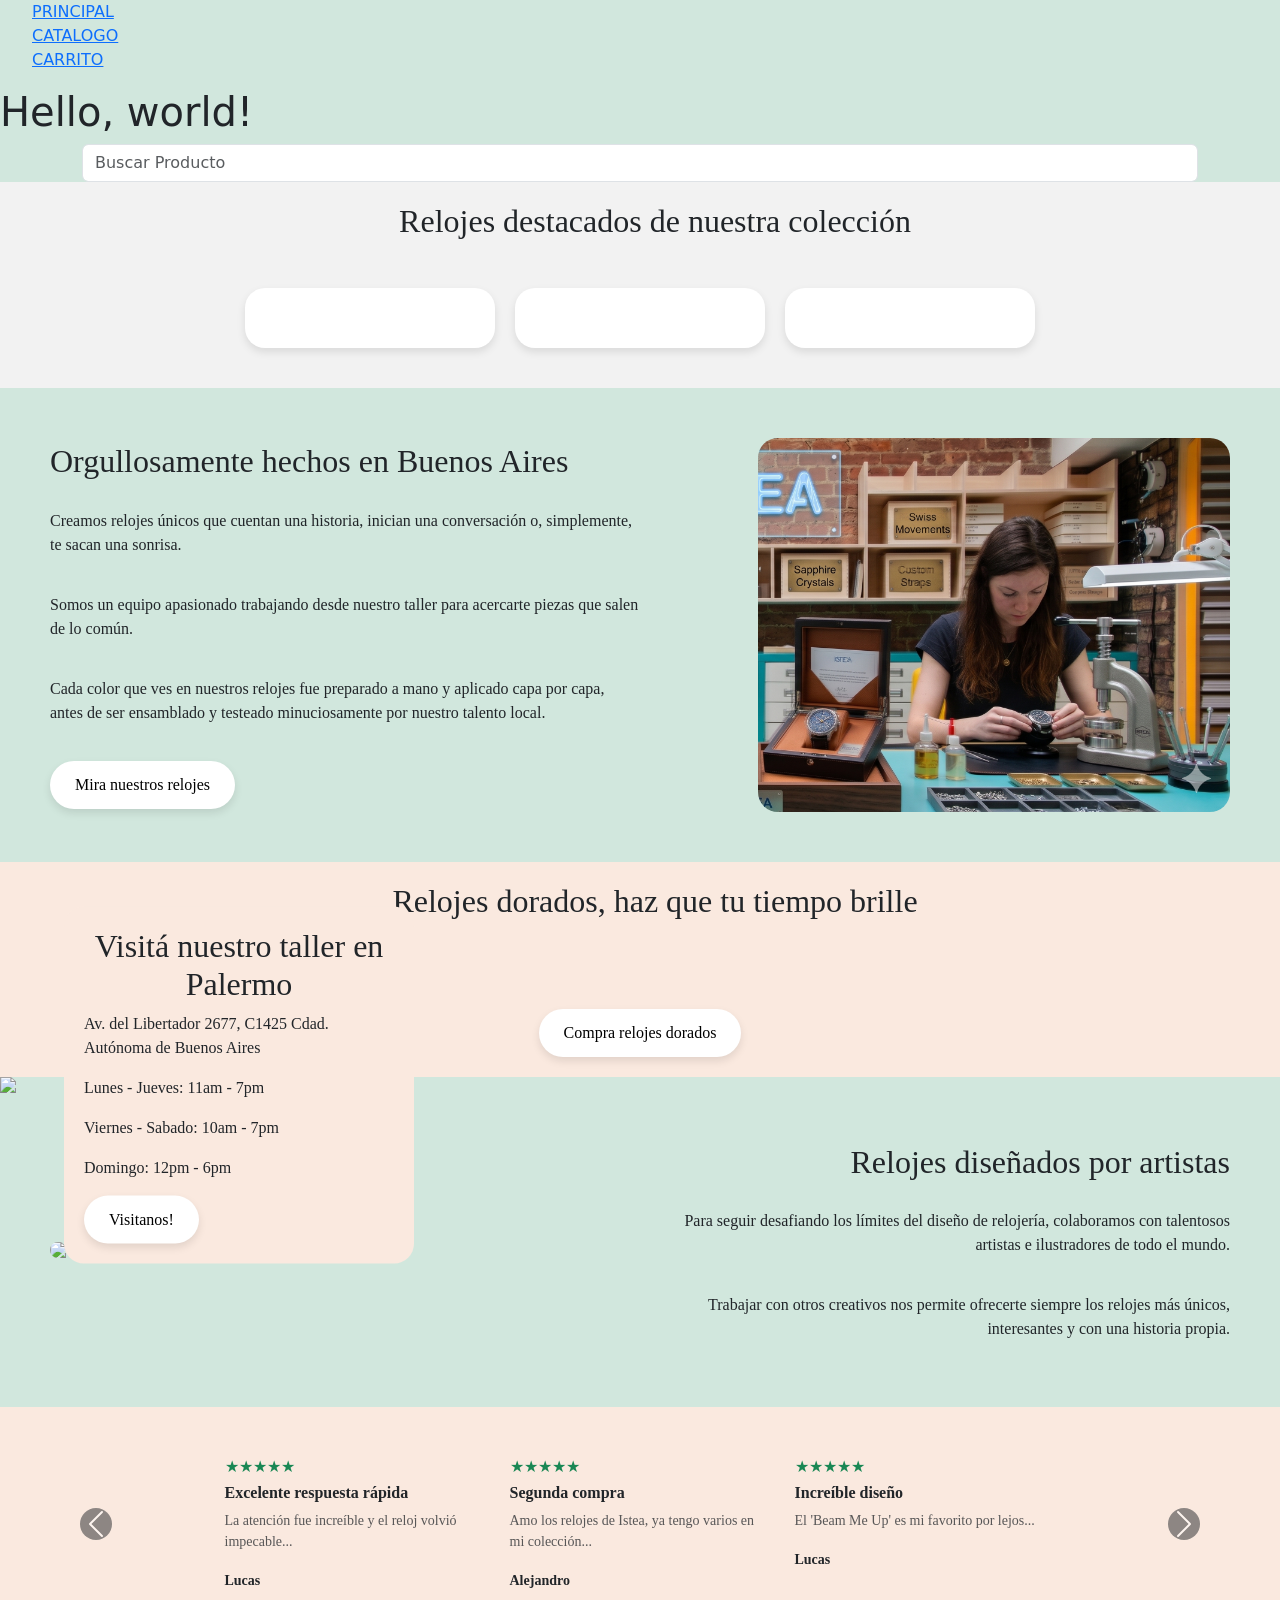
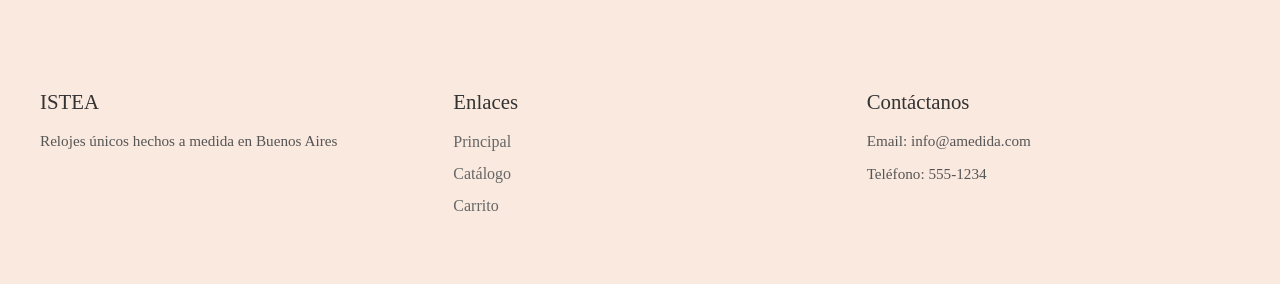
==== index.html @ 6131efd7 "Merge branch 'main' into alep20" ====
<!doctype html>
<html lang="es">

<head>
    <meta charset="utf-8">
    <meta name="viewport" content="width=device-width, initial-scale=1">
    <link rel="stylesheet" href="./css/index.css">
    <link rel="stylesheet" href="./css/card.css">
    <link rel="stylesheet" href="./css/main.css">
    <link rel="stylesheet" href="./css/footer.css">
    <link href="https://cdn.jsdelivr.net/npm/bootstrap@5.3.8/dist/css/bootstrap.min.css" rel="stylesheet"
        integrity="sha384-sRIl4kxILFvY47J16cr9ZwB07vP4J8+LH7qKQnuqkuIAvNWLzeN8tE5YBujZqJLB" crossorigin="anonymous">
    <link rel="stylesheet" href="./css/styles.css">
</head>


<body class="bg-success-subtle">
    <Header>
        <nav>
        <ul>
            <li><a href="index.html">PRINCIPAL</a></li>
            <li><a href="catalogo.html">CATALOGO</a></li>
            <li><a href="carrito.html">CARRITO</a></li>
        </ul>
        </nav>
    </Header>


    <main>
        <h1>Hello, world!</h1>


        <div class="container">

            <input type="text" name="search" id="inputSearch" placeholder="Buscar Producto" class="form-control mb-3">
            <div class="row row-cols-1 row-cols-md-3 row-cols-lg-6 g-3" id="product-list">
                <!-- Generado desde js-->
            </div>
        </div>

        <div class ="showcaseBox" id="showcaseBox3">
            <div class="showcaseBoxText">
            <h2>Relojes destacados de nuestra colección</h2>
            </div>
            <div class="highlight-section">
                <div class="highlight-item" id="highlight-item-1">
                    <!-- se llena desde el render -->
                </div>
                <div class="highlight-item" id="highlight-item-2">
                    <!-- se llena desde el render -->
                </div>
                <div class="highlight-item" id="highlight-item-3">
                    <!-- se llena desde el render -->
                </div>
            </div>
        </div>

        <!-- Modal -->
        <div class="modal fade" id="productModal" tabindex="-1" aria-labelledby="productModalLabel" aria-hidden="true">
            ...
        </div>


        <div class="information" id="information2">
            <div class="informationBoxText" id="informationBoxText1">
                <h2>Orgullosamente hechos en Buenos Aires</h2>
                <p>Creamos relojes únicos que cuentan una historia, inician una conversación o, simplemente, te sacan una sonrisa.</p>
                <p>Somos un equipo apasionado trabajando desde nuestro taller para acercarte piezas que salen de lo común.</p>
                <p>Cada color que ves en nuestros relojes fue preparado a mano y aplicado capa por capa, antes de ser ensamblado y testeado minuciosamente por nuestro talento local.</p>
                <li>
                <a href="catalogo.html" class="custom-btn">Mira nuestros relojes</a>
                </li>
            </div>
            <img src="img/foto1.png" class="informationphoto" id="informationphoto1">
        </div>

        <div class="showcaseBox" id = "showcaseBox5">
            <div class="showcaseBoxText">
            <h2>Relojes dorados, haz que tu tiempo brille</h2>
            </div>
            <div class="showcase" id="showcaseGilded">
                <!-- se llena desde el render -->
            </div>
            <li>
                <a href="catalogo.html" class="custom-btn">Compra relojes dorados</a>
            </li>
        </div>
        <div class="information" id="visit">
            <img src="img/foto2.png" class="informationphoto" id="informationphoto2">
            <div class="informationVisitBox" id="informationVisitBox1">
                <div class="informationVisitBoxText" id="informationVisitBoxText1">
                    <h2>Visitá nuestro taller en Palermo</h2>
                    <p>Av. del Libertador 2677, C1425 Cdad. Autónoma de Buenos Aires</p>
                    <p>Lunes - Jueves: 11am - 7pm</p>
                    <p>Viernes - Sabado: 10am - 7pm</p>
                    <p>Domingo: 12pm - 6pm</p>
                </div>
                <li>
                    <a href="https://maps.app.goo.gl/gLdEmNVdKWcV3qPy8" class="custom-btn" target="_blank">Visitanos!</a>
                </li>    
            </div>
        </div>

        <div class="information" id="information3">
            <img src="img/foto3.png" class="informationphoto" id="informationphoto3">
            <div class="informationBoxText" id="informationBoxText3">
                <h2>Relojes diseñados por artistas</h2>
                <p>
                Para seguir desafiando los límites del diseño de relojería, 
                colaboramos con talentosos artistas e ilustradores de todo el mundo.
                </p>
                <p>
                Trabajar con otros creativos nos permite ofrecerte siempre 
                los relojes más únicos, interesantes y con una historia propia.
                </p>
            </div>
            
        </div>
        <div id="testimonialCarousel" class="carousel slide bg-light p-5" data-bs-ride="carousel">
            <div class="carousel-inner">
                <div class="carousel-item active">
                <div class="container">
                    <div class="row text-start justify-content-center">
                    <div class="col-md-3">
                        <div class="text-success mb-1">★★★★★</div>
                        <h6 class="fw-bold">Excelente respuesta rápida</h6>
                        <p class="small text-muted">La atención fue increíble y el reloj volvió impecable...</p>
                        <span class="small fw-bold">Lucas</span>
                    </div>

                    <div class="col-md-3">
                        <div class="text-success mb-1">★★★★★</div>
                        <h6 class="fw-bold">Segunda compra</h6>
                        <p class="small text-muted">Amo los relojes de Istea, ya tengo varios en mi colección...</p>
                        <span class="small fw-bold">Alejandro</span>
                    </div>
                    
                    <div class="col-md-3">
                        <div class="text-success mb-1">★★★★★</div>
                        <h6 class="fw-bold">Increíble diseño</h6>
                        <p class="small text-muted">El 'Beam Me Up' es mi favorito por lejos...</p>
                        <span class="small fw-bold">Lucas</span>
                    </div>
                    </div>
                </div>
                </div>

                </div>
            
            <button class="carousel-control-prev" type="button" data-bs-target="#testimonialCarousel" data-bs-slide="prev">
                <span class="carousel-control-prev-icon bg-dark rounded-circle" aria-hidden="true"></span>
            </button>
            <button class="carousel-control-next" type="button" data-bs-target="#testimonialCarousel" data-bs-slide="next">
                <span class="carousel-control-next-icon bg-dark rounded-circle" aria-hidden="true"></span>
            </button>
            </div>
    </main>
    <footer>
    <div id="footer-container"></div>
    </footer>
    <script src="https://cdn.jsdelivr.net/npm/bootstrap@5.3.8/dist/js/bootstrap.bundle.min.js"
        integrity="sha384-FKyoEForCGlyvwx9Hj09JcYn3nv7wiPVlz7YYwJrWVcXK/BmnVDxM+D2scQbITxI"
        crossorigin="anonymous"></script>
    <script type="module" src="./src/index.js"></script>
</body>
</html>
---- css/index.css ----
body{
    margin:0;
    width:100%;
}
ul,li
{
    list-style: none;
}

*{
    box-sizing: border-box; 
}
/* =======================================================*/
/*Estilado de la primera parte */
#video1 {
    position: relative;
    width: 100%;
    height: 60vh;
    overflow: hidden;
}
.video {
    width: 100%;
    height: 100%;
    object-fit: cover;
}

#video1 h1 {
    font-family: 'Playfair Display', serif;
    font-size: 3rem;
    font-weight: 600;
    position: absolute;
    top: 50%;
    left: 50%;
    transform: translate(-50%, -50%);
    color: white;
    text-align: center;
    z-index: 2;
}
#video1::before {
    content: "";
    position: absolute;
    top: 0;
    left: 0;
    width: 100%;
    height: 100%;
    background: rgba(0, 0, 0, 0.3);
    z-index: 1;
}
/* =======================================================*/
/*Estilado vitrina*/
.showcase{
    width:100%;
    height: auto;
    display: flex;
    gap: 10px;
    padding: 20px;
    margin: auto;
    overflow-x: auto;
    overflow-y: hidden;
    scroll-behavior: smooth;
    box-sizing: border-box;
    justify-content: center;
}

.showcase::-webkit-scrollbar {
    height: 10px;
}

.showcase::-webkit-scrollbar-track {
    background: #f1f1f1;
}

.showcase::-webkit-scrollbar-thumb {
    background: #c8a27a;
    border-radius: 5px;
}

.showcase::-webkit-scrollbar-thumb:hover {
    background: #a67c52;
}
/* =======================================================*/

.showcaseBox {
    background-color: #FAE9DF;
    width: 100%;
    display: flex;
    flex-direction: column;
    align-items: center;
    gap: 20px;
    padding: 20px;
}
/* Cambio de .btn a .custom-btn */
.custom-btn {
    display: inline-block;
    padding: 12px 25px;
    color: #000;
    background-color: #FFFFFF;
    text-decoration: none;
    border-radius: 30px;
    font-family: 'Playfair Display', serif;
    transition: all 0.3s ease;
    box-shadow: 0 4px 8px rgba(0, 0, 0, 0.1);
}

.custom-btn:hover {
    background-color: #e7c1ab;
    transform: translateY(-2px);
}

/* =======================================================*/
/*Estilado de info */
#information1{
    width: 100%;
    display: flex;
    flex-direction:row;
    align-items: center;
    justify-content: space-between;
    gap: 20px;
    padding: 50px;
    background-color: #FFFFFF;
}
.miniInfo{
    display:flex;
    flex-direction: column;
    align-items: center;
    gap: 0px;
    width: 30%;
}
.iconoInfo{
    width: 80px;
    height: 80px;
}
h4{
    font-family: 'Playfair Display', serif;
    font-size: 1.5rem;
    text-align: center;
    margin-bottom: 0;
}
h2{
    font-family: 'Playfair Display', serif;
    font-size: 2rem;
    text-align: center;
    margin-bottom: 0;
}
h3{
    font-family: 'Playfair Display', serif;
    font-size: 1.25rem;
    text-align: center;
    font-weight: 100;
}
.showcaseBoxText{
    width: 100%;
    padding-left: 30px;
    padding-bottom: 0px;
}
.showcaseBoxText h2, .showcaseBoxText h3{
    text-align: left;
}
#textoRemixes{
    text-align: center;
}
.highlight-section {
    display: flex;
    gap: 20px;
    padding: 20px;
    justify-content: center;
    flex-direction:row;
}

#showcaseBox3{
    background-color: #F2F2F2;
}

.highlight-item{
    background-color: #FFFFFF;
    padding: 30px;
    border-radius: 20px;
    box-shadow: 0 4px 8px rgba(0, 0, 0, 0.1);
    min-width: 250px;
    max-width: 400px;
    width: 30%;
    display: flex;
    flex-direction: column;
    align-items: center;
    justify-content: center;
    transition: all 0.3s ease;
}
.highlight-item img {
    transition: all 0.4s ease;
    padding: 20px;
    transform: rotate(-30deg) scale(2.5); 
}

.highlight-card-image{
    display:flex;
    justify-content: center;
    width: 100%;
    border-radius: 20px;
    overflow:hidden;
    position:relative;
}
#highlight-item-1 .highlight-card-image{
    background: linear-gradient(135deg, #5a3e2b, #c8a27a);
}

#highlight-item-2 .highlight-card-image{
    background: linear-gradient(135deg, #d4af37, #f5e6b3);
}

#highlight-item-3 .highlight-card-image{
    background: linear-gradient(135deg, #1a1a1a, #4a4a4a);
}

.highlight-item:hover {
    transform: translateY(-8px) scale(1.02);
    box-shadow: 0 12px 25px rgba(0, 0, 0, 0.2);
}


.highlight-item img {
    transition: all 0.3s ease;
    padding: 20px;
}


.highlight-item:hover img {
    transform: rotate(0deg) scale(2);
    filter: brightness(1.1);
}

/* =======================================================*/
#contact {
    padding: 60px 20px;
    background-color: #FAE9DF;
    text-align: center;
}

#contact h3 {
    margin-bottom: 25px;
}

.suscripcion {
    background-color: #FFA683;
    padding: 20px;
    border-radius: 20px;
    max-width: 700px;
    margin: 0 auto;
    display: flex;
    gap: 10px;
    flex-wrap: wrap;
}

.suscripcion-input, .suscripcion-btn {
    padding: 12px;
    border: none;
    border-radius: 5px;
    font-size: 1rem;
}

.suscripcion-input {
    flex: 1;
    min-width: 200px;
}

.suscripcion-btn {
    background-color: #FFFFFF;
    color: #754c3c;
    cursor: pointer;
    font-family: 'Playfair Display', serif;
}

.suscripcion-btn:hover {
    background-color: #333;
    color:#FAE9DF
}

.showcaseBox .showcaseBoxText h2{
    text-align: center;
}

#information2{
    display: flex;
    flex-direction:row;
    align-items: center;    
    justify-content: space-between;
    gap:20px;
    padding: 50px;
}
#informationBoxText1, #informationBoxText3{
    display: flex; 
    flex-direction: column;
    justify-content: left;
    gap: 20px;
    width: 50%;
}
#informationBoxText1 h2, #informationBoxText1 p{
    text-align: left;
}
#informationBoxText3 h2, #informationBoxText3 p{
    text-align: right;
}
#informationphoto1, #informationphoto3{
width: 40%;
border-radius: 20px;
}

p{
    font-family: 'Playfair Display', serif;
}

#visit {
    position: relative;
    width: 100%;
}

#informationphoto2 {
    width: 100%;
    display: block;
}

#informationVisitBox1 {
    display: flex;
    flex-direction: column;
    background-color: #FAE9DF;
    position: absolute;
    top: 50%; 
    left: 5%;
    transform: translateY(-50%); 
    width: 350px;
    padding: 20px;
    border-radius: 20px;
    z-index: 10;
}

#information3{
    display: flex;
    flex-direction:row;
    align-items: center;    
    justify-content: space-between;
    gap:20px;
    padding: 50px;
}

#testimonialCarousel {
    background-color: #FAE9DF !important;
    font-family: 'Playfair Display', serif;
}

.carousel-control-prev, .carousel-control-next {
    width: 5%;
}

.text-success {
    color: #00b67a !important;
}


@media (max-width: 1200px) {
    .showcase {
        justify-content: flex-start;
    }
}

@media (max-width:768px){
    .highlight-section{
        flex-direction: column;
        justify-content: center;
        align-items: center;
    }
    .highlight-item{
        width: 90%;
    }
    #information1{
        flex-direction: column;
        justify-content: center;
        align-items: center;
    }
    .miniInfo{
        width: 80%;
    }
    #information2, #information3{
        flex-direction: column;
    }
    #informationBoxText1, #informationBoxText3 {
        width: 100%;
    }
    #informationphoto1, #informationphoto3{
        width: 100%;
    }
    #informationVisitBox1{
        height: 80%;
        width: 80%;
        flex-direction: row;
        left: 10%;
        align-items: center;
    }
    #video1 {
    height: 30vh;
    }
    #video1 h1 {
        font-size: 1.5rem;
    }
}
---- css/card.css ----
.product-card {
    background-color: #FFFFFF;
    height: 280px;
    display:flex;
    flex-direction: column;
    align-items:center;
    padding: 15px;
    justify-content: flex-start;
    border: none;
    border-radius: 35px;
    box-shadow: 0 4px 8px rgba(0, 0, 0, 0.1);
    transition: transform 0.2s;
    overflow:hidden;
    position: relative;
    flex-shrink: 0;
    width: 200px;
}
.product-img {
    max-height: 150px;
    transition: transform 0.4s ease;
}
.product-title {
    font-family: 'Playfair Display', serif;
    font-size: 1.2rem;
    text-align: center;
}
.product-price {
    font-family: 'Playfair Display', serif;
    font-size: 1.3rem;
    text-align: center;
    margin-top: 5px;
}
.product-card:hover {
    transform: translateY(-5px);
    box-shadow: 
        0 10px 25px rgba(0,0,0,0.15),
        0 0 0 2px rgba(255, 200, 150, 0.3);
}
.product-card:hover .product-img {
    transform: scale(1.05);
    border-radius: 50px;
    filter: brightness(1.15) contrast(1.15);
    background: radial-gradient(circle, rgba(255,255,255,0) 60%, rgba(255, 220, 180, 0.25) 100%);
}
---- css/footer.css ----
/* =======================================================*/
/* Footer */
#main-footer {
    background-color: #FAE9DF;
    padding: 50px 20px;
}

.footer-content {
    display: flex;
    justify-content: space-around;
    gap: 40px;
    max-width: 1200px;
    margin: 0 auto;
}

.footer-section {
    flex: 1;
}

.footer-section h5 {
    font-family: 'Playfair Display', serif;
    font-size: 1.3rem;
    margin-bottom: 15px;
    color: #333;
}

.footer-section p {
    font-family: 'Playfair Display', serif;
    font-size: 0.95rem;
    color: #555;
    margin-bottom: 10px;
}

.footer-section ul {
    list-style: none;
    padding: 0;
}

.footer-section ul li {
    margin-bottom: 8px;
}

.footer-section ul li a {
    font-family: 'Playfair Display', serif;
    color: #666;
    text-decoration: none;
    transition: color 0.3s ease;
}

.footer-section ul li a:hover {
    color: #c8a27a;
}

.footer-bottom {
    text-align: center;
    padding-top: 30px;
    border-top: 1px solid #ddd;
    margin-top: 30px;
    font-family: 'Playfair Display', serif;
    color: #666;
    font-size: 0.9rem;
}

@media (max-width: 768px) {
    .footer-content {
        flex-direction: column;
        gap: 20px;
    }

    .footer-section {
        text-align: center;
    }
}
/* =======================================================*/
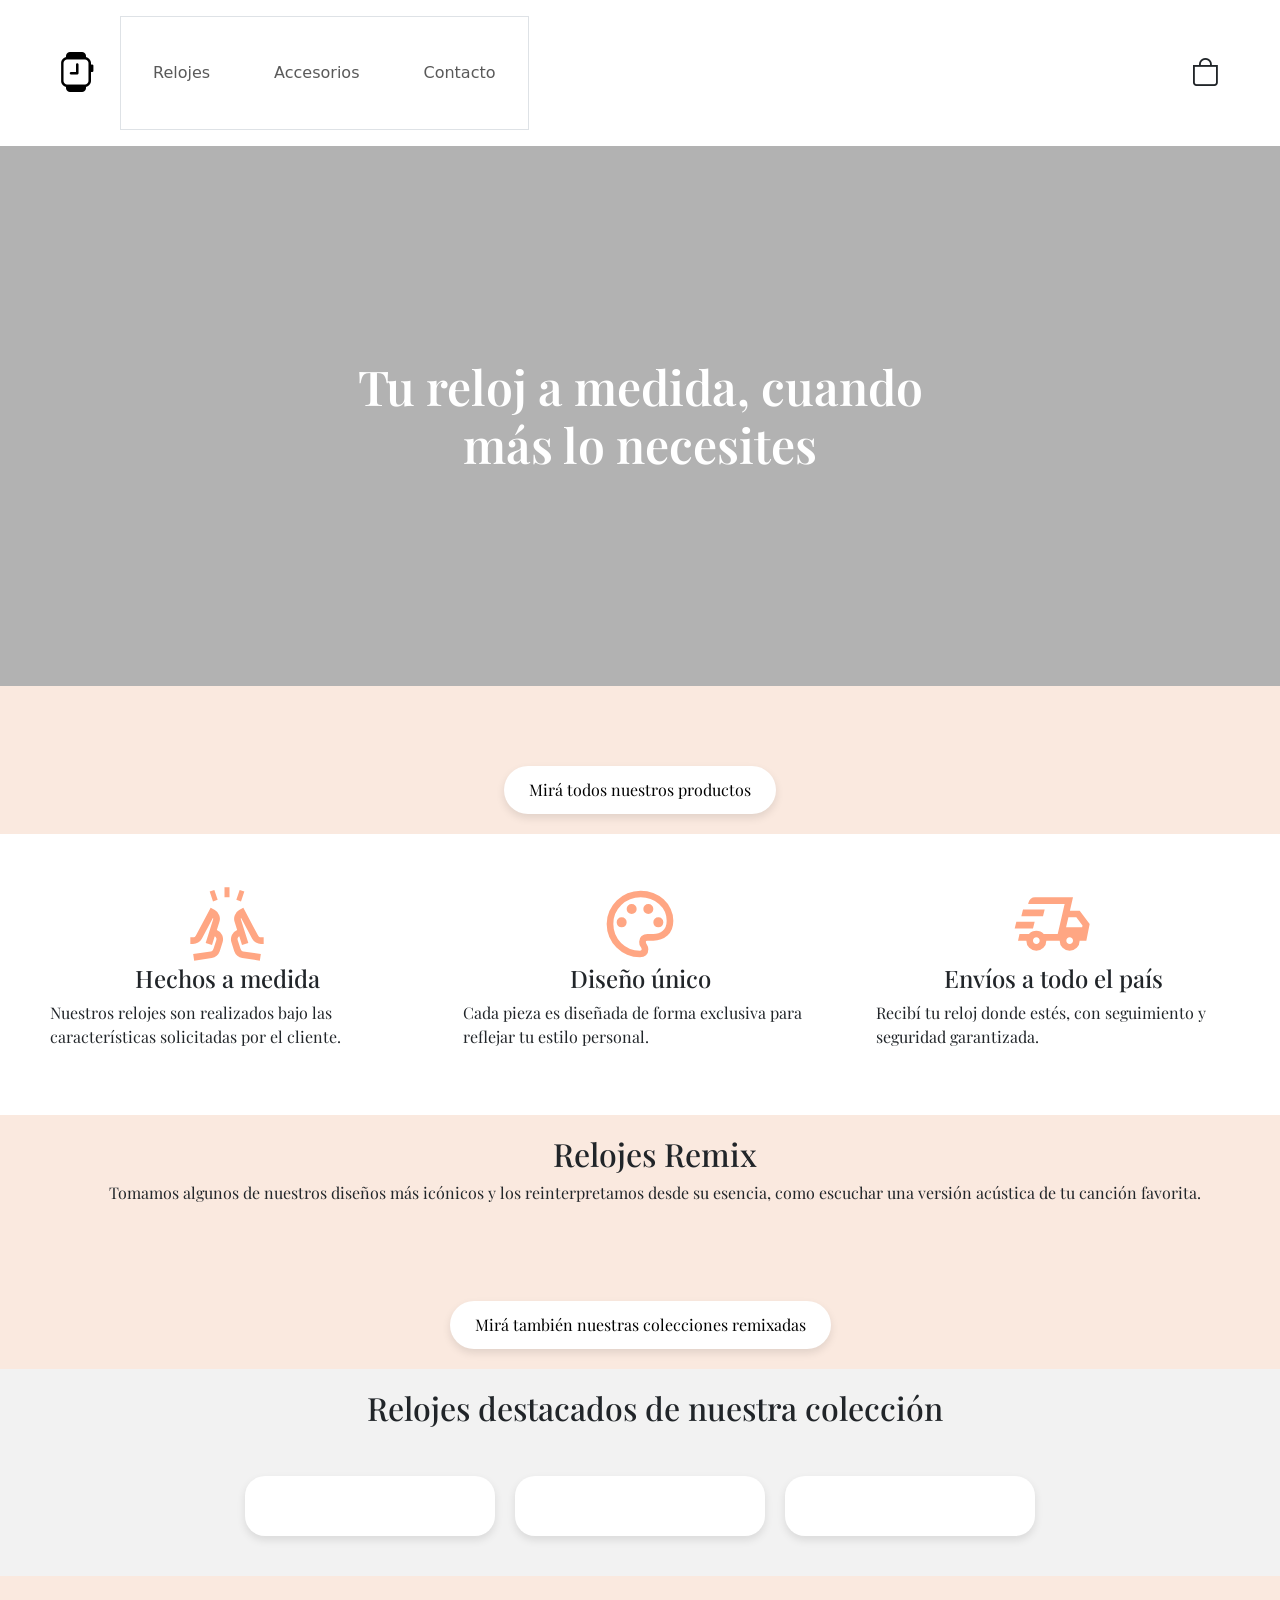
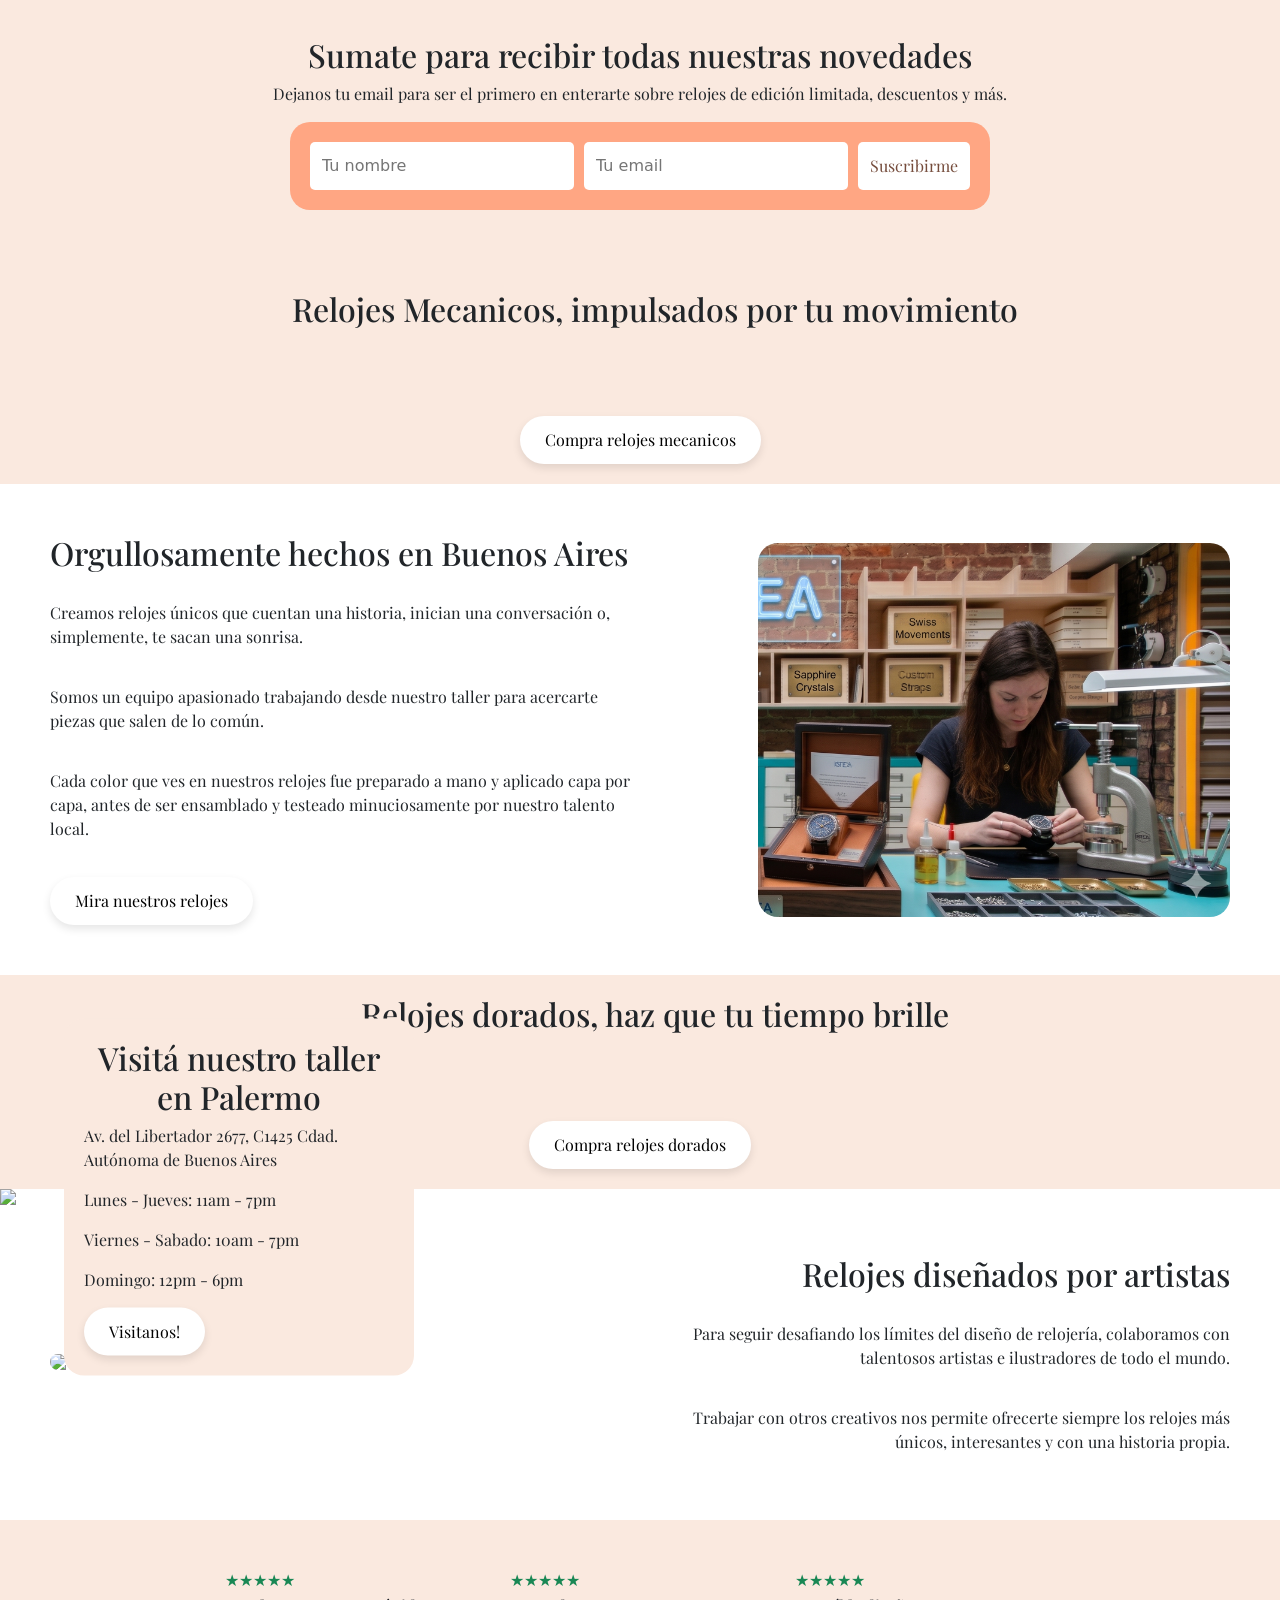
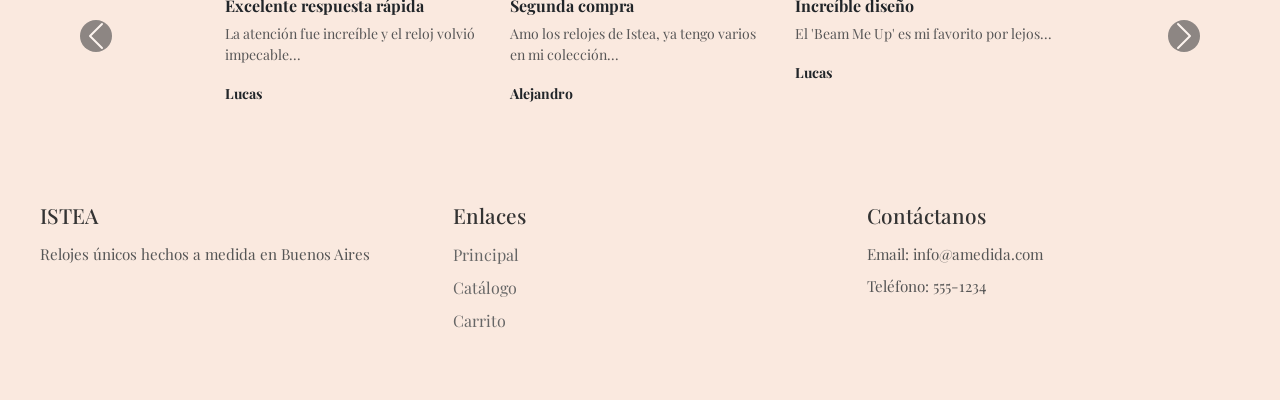
==== commit d71d8074: "Navbar mobile/desktop" ====
--- a/index.html
+++ b/index.html
@@ -5,37 +5,65 @@
     <meta charset="utf-8">
     <meta name="viewport" content="width=device-width, initial-scale=1">
     <link rel="stylesheet" href="./css/index.css">
+    <link rel="stylesheet" href="./css/navbar.css">
     <link rel="stylesheet" href="./css/card.css">
     <link rel="stylesheet" href="./css/main.css">
     <link rel="stylesheet" href="./css/footer.css">
     <link href="https://cdn.jsdelivr.net/npm/bootstrap@5.3.8/dist/css/bootstrap.min.css" rel="stylesheet"
         integrity="sha384-sRIl4kxILFvY47J16cr9ZwB07vP4J8+LH7qKQnuqkuIAvNWLzeN8tE5YBujZqJLB" crossorigin="anonymous">
-    <link rel="stylesheet" href="./css/styles.css">
+    <link href="https://fonts.googleapis.com/css2?family=Playfair+Display:wght@400;600&display=swap" rel="stylesheet">
+    <link rel="stylesheet" href="https://cdn.jsdelivr.net/npm/bootstrap-icons@1.13.1/font/bootstrap-icons.min.css">
 </head>
 
-
-<body class="bg-success-subtle">
+<body class="bg-white">
     <Header>
-        <nav>
-        <ul>
-            <li><a href="index.html">PRINCIPAL</a></li>
-            <li><a href="catalogo.html">CATALOGO</a></li>
-            <li><a href="carrito.html">CARRITO</a></li>
-        </ul>
-        </nav>
+        <div id="navbar-container"></div>
     </Header>
 
-
-    <main>
-        <h1>Hello, world!</h1>
-
-
-        <div class="container">
-
-            <input type="text" name="search" id="inputSearch" placeholder="Buscar Producto" class="form-control mb-3">
-            <div class="row row-cols-1 row-cols-md-3 row-cols-lg-6 g-3" id="product-list">
-                <!-- Generado desde js-->
-            </div>
+    <main id="main">
+        <div class="videocontainer" id="video1">
+            <video autoplay muted loop class="video">
+                <source src="./video/video.mp4" type="video/mp4">
+            </video>
+            <h1>Tu reloj a medida, cuando más lo necesites</h1>
+        </div>
+        <div class ="showcaseBox" id="showcaseBox1">
+            <div class="showcase" id="showcaseprincipal">
+            </div>
+            <li>
+                <a href="catalogo.html" class="custom-btn">Mirá todos nuestros productos</a>
+            </li>
+        </div>
+        <div class="information" id="information1">
+            <div class="miniInfo">
+                <img src="img/icono1.svg" class="iconoInfo">
+                <h4>Hechos a medida</h4>
+                <p>Nuestros relojes son realizados bajo las características solicitadas por el cliente.</p>
+            </div>
+            <div class="miniInfo">
+                <img src="img/icono2.svg" class="iconoInfo">
+                <h4>Diseño único</h4>
+                <p>Cada pieza es diseñada de forma exclusiva para reflejar tu estilo personal.</p>
+            </div>
+            <div class="miniInfo">
+                <img src="img/icono3.svg" class="iconoInfo">
+                <h4>Envíos a todo el país</h4>
+                <p>Recibí tu reloj donde estés, con seguimiento y seguridad garantizada.</p>
+            </div>
+        </div>
+        <div class ="showcaseBox" id="showcaseBox2">
+            <div class="showcaseBoxText">
+            <h2>Relojes Remix</h2>
+            <p id="textoRemixes">
+                Tomamos algunos de nuestros diseños más icónicos y los reinterpretamos desde su esencia,
+                como escuchar una versión acústica de tu canción favorita.
+            </p>
+            </div>
+            <div class="showcase" id="showcaseremix">
+            </div>
+            <li>
+                <a href="catalogo.html" class="custom-btn">Mirá también nuestras colecciones remixadas</a>
+            </li>
         </div>
 
         <div class ="showcaseBox" id="showcaseBox3">
@@ -55,11 +83,27 @@
             </div>
         </div>
 
-        <!-- Modal -->
-        <div class="modal fade" id="productModal" tabindex="-1" aria-labelledby="productModalLabel" aria-hidden="true">
-            ...
-        </div>
-
+        <div class="information" id="contact">
+            <h2>Sumate para recibir todas nuestras novedades</h2>
+            <p>Dejanos tu email para ser el primero en enterarte sobre relojes de edición limitada, descuentos y más.</p>
+            
+            <form class="suscripcion" action="#" method="POST" onsubmit="event.preventDefault(); alert('¡Gracias por suscribirte!');">
+                <input type="text" class="suscripcion-input" placeholder="Tu nombre" required>
+                <input type="email" class="suscripcion-input" placeholder="Tu email" required>
+                <button type="submit" class="suscripcion-btn">Suscribirme</button>
+            </form>
+        </div>
+        <div class="showcaseBox" id = "showcaseBox4">
+            <div class="showcaseBoxText">
+            <h2>Relojes Mecanicos, impulsados por tu movimiento</h2>
+            </div>
+            <div class="showcase" id="showcaseMechanical">
+                <!-- se llena desde el render -->
+            </div>
+            <li>
+                <a href="catalogo.html" class="custom-btn">Compra relojes mecanicos</a>
+            </li>
+        </div>
 
         <div class="information" id="information2">
             <div class="informationBoxText" id="informationBoxText1">
--- a/css/navbar.css
+++ b/css/navbar.css
@@ -0,0 +1,37 @@
+.navbar-items {
+    background-color: #fae9df !important;
+    padding: 20px;
+}
+
+.nav-item {
+    background-color: #f3e3d9 !important;
+    padding: 10px;
+}
+
+.navbar-nav .nav-item:first-child {
+    border-top-left-radius: 10px;
+    border-top-right-radius: 10px;
+}
+
+.navbar-nav .nav-item:last-child {
+    border-bottom-left-radius: 10px;
+    border-bottom-right-radius: 10px;
+}
+
+@media (min-width: 992px) {
+    .navbar-items {
+        background-color: #ffff !important;
+        border: none !important;
+    }
+
+    .nav-item {
+        background-color: #ffff !important;
+        padding: 0;
+    }
+
+    #cart-button {
+        position: absolute;
+        top: 45px;
+        right: 0;
+    }
+}
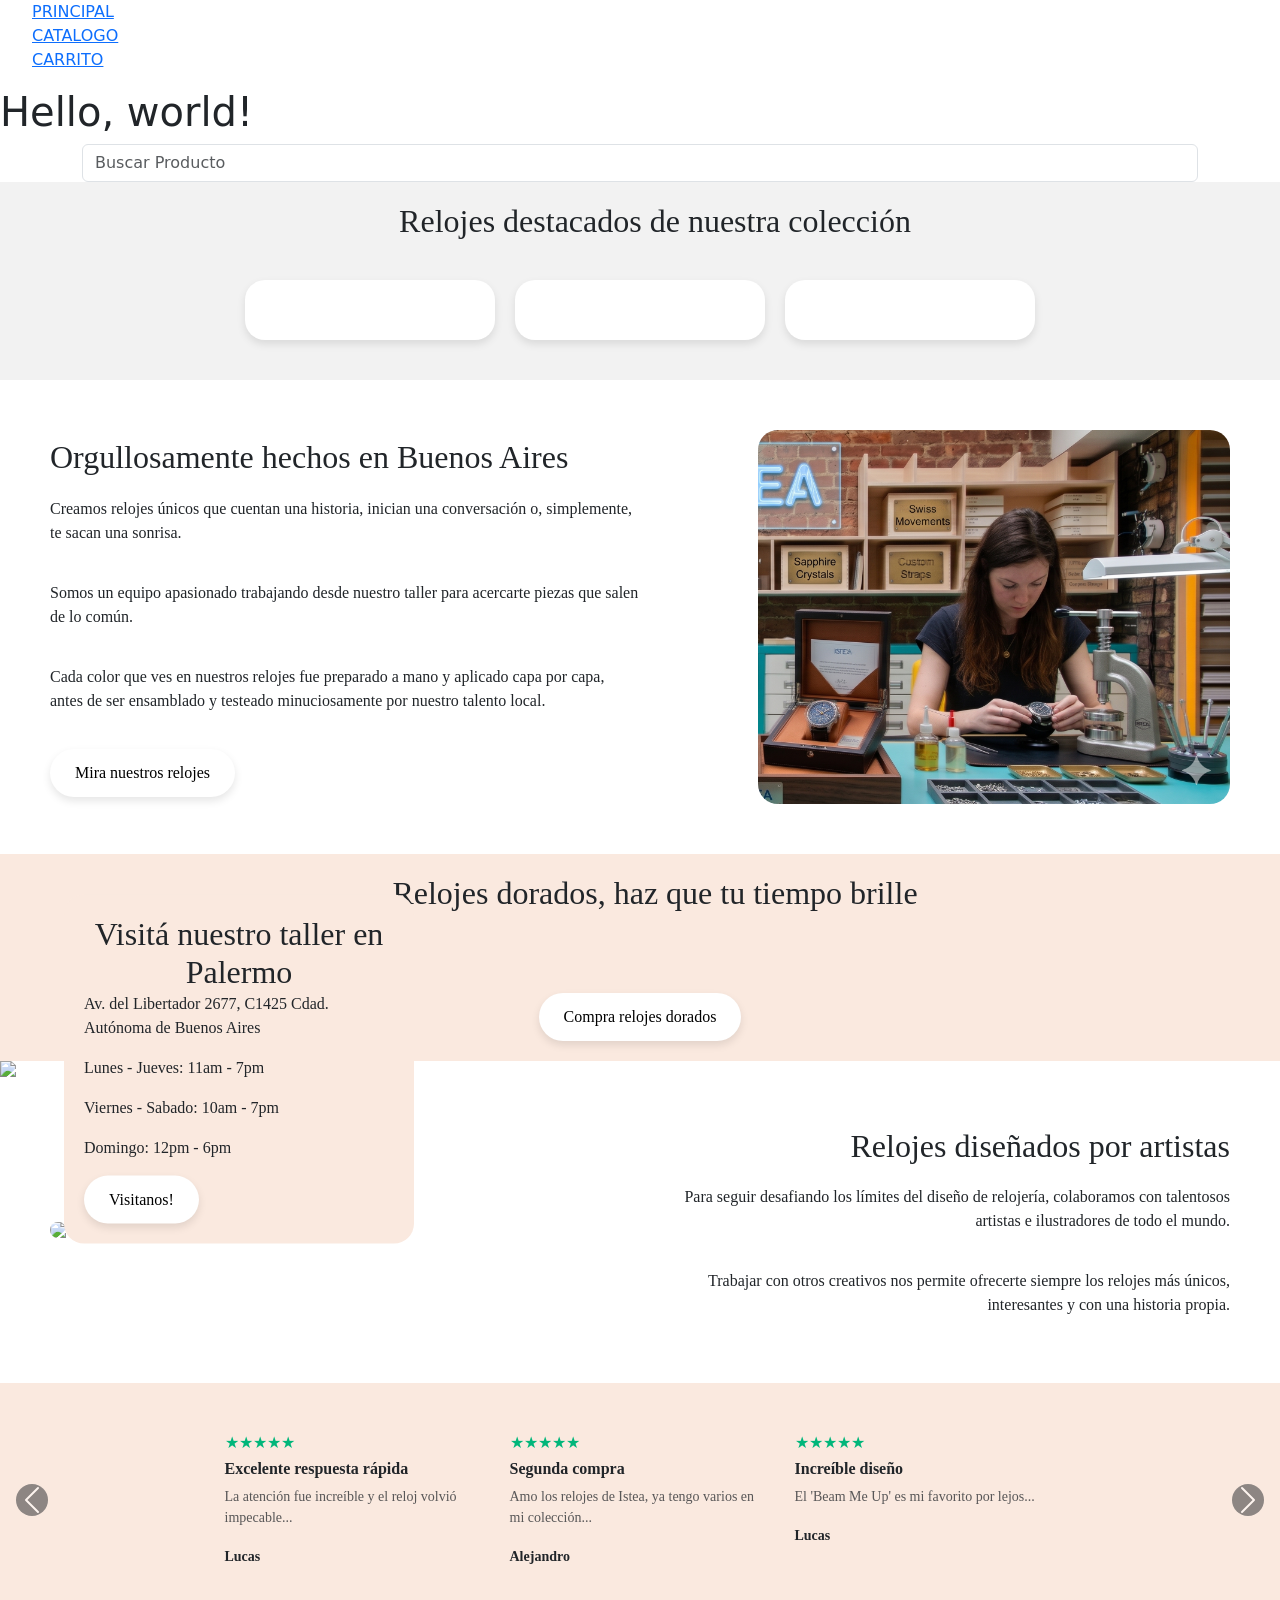
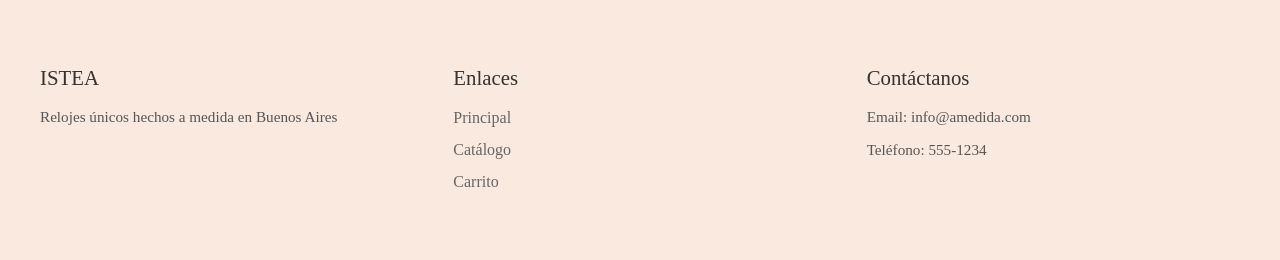
==== commit f7c41508: "Acomodo de infromacion" ====
--- a/index.html
+++ b/index.html
@@ -5,65 +5,37 @@
     <meta charset="utf-8">
     <meta name="viewport" content="width=device-width, initial-scale=1">
     <link rel="stylesheet" href="./css/index.css">
-    <link rel="stylesheet" href="./css/navbar.css">
     <link rel="stylesheet" href="./css/card.css">
     <link rel="stylesheet" href="./css/main.css">
     <link rel="stylesheet" href="./css/footer.css">
     <link href="https://cdn.jsdelivr.net/npm/bootstrap@5.3.8/dist/css/bootstrap.min.css" rel="stylesheet"
         integrity="sha384-sRIl4kxILFvY47J16cr9ZwB07vP4J8+LH7qKQnuqkuIAvNWLzeN8tE5YBujZqJLB" crossorigin="anonymous">
-    <link href="https://fonts.googleapis.com/css2?family=Playfair+Display:wght@400;600&display=swap" rel="stylesheet">
-    <link rel="stylesheet" href="https://cdn.jsdelivr.net/npm/bootstrap-icons@1.13.1/font/bootstrap-icons.min.css">
+    <link rel="stylesheet" href="./css/index.css">
 </head>
 
-<body class="bg-white">
+
+<body>
     <Header>
-        <div id="navbar-container"></div>
+        <nav>
+        <ul>
+            <li><a href="index.html">PRINCIPAL</a></li>
+            <li><a href="catalogo.html">CATALOGO</a></li>
+            <li><a href="carrito.html">CARRITO</a></li>
+        </ul>
+        </nav>
     </Header>
 
-    <main id="main">
-        <div class="videocontainer" id="video1">
-            <video autoplay muted loop class="video">
-                <source src="./video/video.mp4" type="video/mp4">
-            </video>
-            <h1>Tu reloj a medida, cuando más lo necesites</h1>
-        </div>
-        <div class ="showcaseBox" id="showcaseBox1">
-            <div class="showcase" id="showcaseprincipal">
+
+    <main>
+        <h1>Hello, world!</h1>
+
+
+        <div class="container">
+
+            <input type="text" name="search" id="inputSearch" placeholder="Buscar Producto" class="form-control mb-3">
+            <div class="row row-cols-1 row-cols-md-3 row-cols-lg-6 g-3" id="product-list">
+                <!-- Generado desde js-->
             </div>
-            <li>
-                <a href="catalogo.html" class="custom-btn">Mirá todos nuestros productos</a>
-            </li>
-        </div>
-        <div class="information" id="information1">
-            <div class="miniInfo">
-                <img src="img/icono1.svg" class="iconoInfo">
-                <h4>Hechos a medida</h4>
-                <p>Nuestros relojes son realizados bajo las características solicitadas por el cliente.</p>
-            </div>
-            <div class="miniInfo">
-                <img src="img/icono2.svg" class="iconoInfo">
-                <h4>Diseño único</h4>
-                <p>Cada pieza es diseñada de forma exclusiva para reflejar tu estilo personal.</p>
-            </div>
-            <div class="miniInfo">
-                <img src="img/icono3.svg" class="iconoInfo">
-                <h4>Envíos a todo el país</h4>
-                <p>Recibí tu reloj donde estés, con seguimiento y seguridad garantizada.</p>
-            </div>
-        </div>
-        <div class ="showcaseBox" id="showcaseBox2">
-            <div class="showcaseBoxText">
-            <h2>Relojes Remix</h2>
-            <p id="textoRemixes">
-                Tomamos algunos de nuestros diseños más icónicos y los reinterpretamos desde su esencia,
-                como escuchar una versión acústica de tu canción favorita.
-            </p>
-            </div>
-            <div class="showcase" id="showcaseremix">
-            </div>
-            <li>
-                <a href="catalogo.html" class="custom-btn">Mirá también nuestras colecciones remixadas</a>
-            </li>
         </div>
 
         <div class ="showcaseBox" id="showcaseBox3">
@@ -83,27 +55,11 @@
             </div>
         </div>
 
-        <div class="information" id="contact">
-            <h2>Sumate para recibir todas nuestras novedades</h2>
-            <p>Dejanos tu email para ser el primero en enterarte sobre relojes de edición limitada, descuentos y más.</p>
-            
-            <form class="suscripcion" action="#" method="POST" onsubmit="event.preventDefault(); alert('¡Gracias por suscribirte!');">
-                <input type="text" class="suscripcion-input" placeholder="Tu nombre" required>
-                <input type="email" class="suscripcion-input" placeholder="Tu email" required>
-                <button type="submit" class="suscripcion-btn">Suscribirme</button>
-            </form>
+        <!-- Modal -->
+        <div class="modal fade" id="productModal" tabindex="-1" aria-labelledby="productModalLabel" aria-hidden="true">
+            ...
         </div>
-        <div class="showcaseBox" id = "showcaseBox4">
-            <div class="showcaseBoxText">
-            <h2>Relojes Mecanicos, impulsados por tu movimiento</h2>
-            </div>
-            <div class="showcase" id="showcaseMechanical">
-                <!-- se llena desde el render -->
-            </div>
-            <li>
-                <a href="catalogo.html" class="custom-btn">Compra relojes mecanicos</a>
-            </li>
-        </div>
+
 
         <div class="information" id="information2">
             <div class="informationBoxText" id="informationBoxText1">
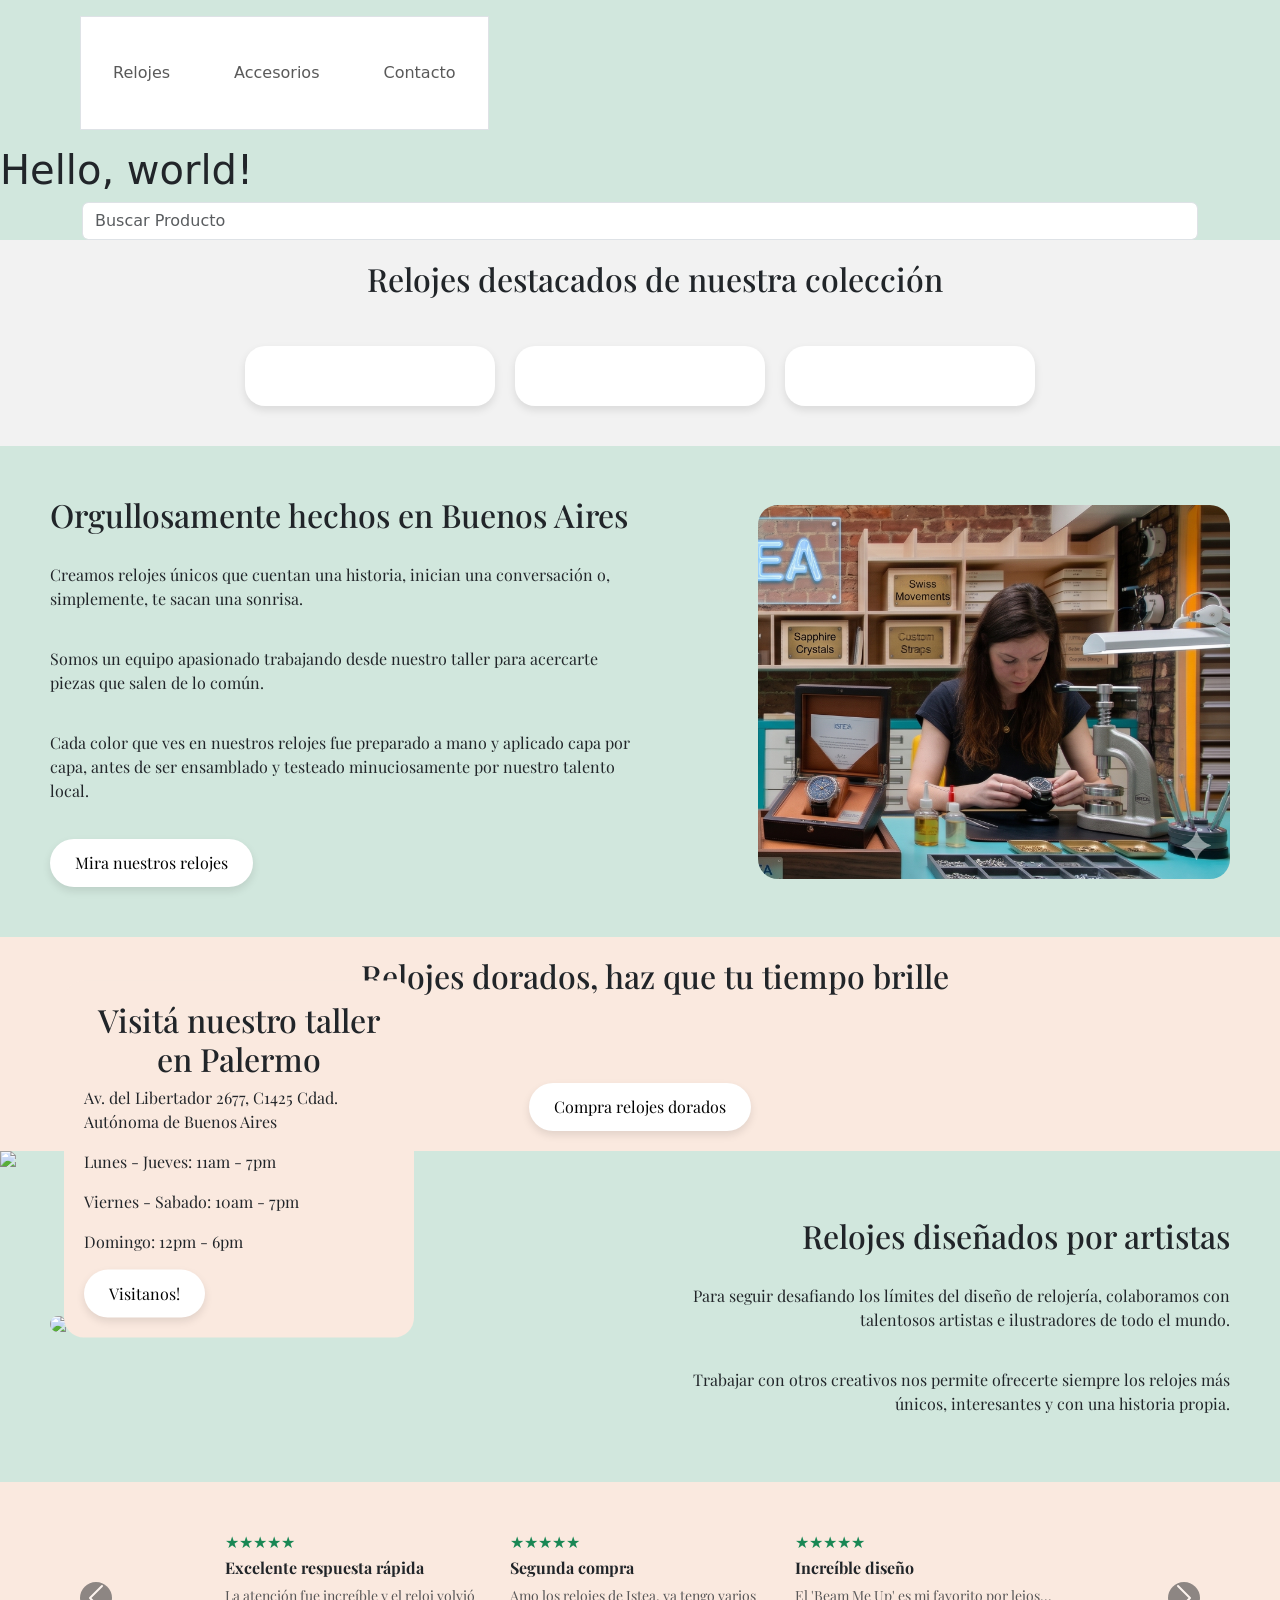
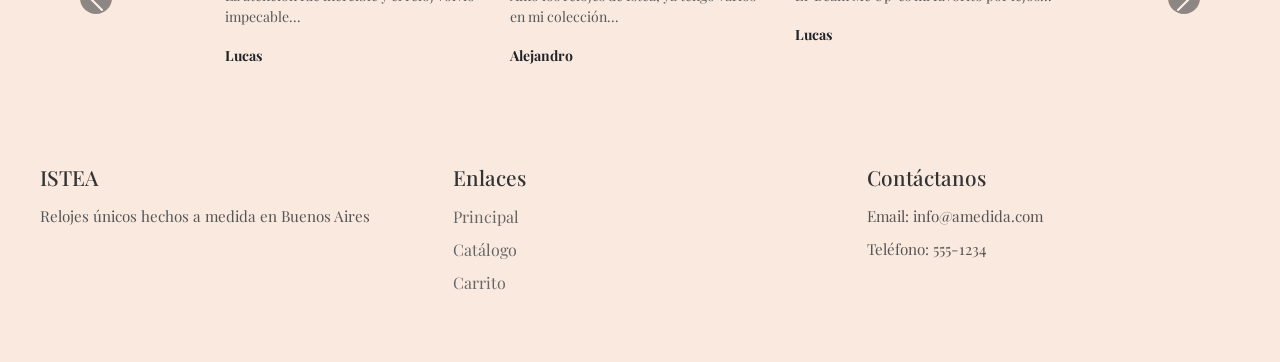
==== commit e384e111: "Merge branch 'main' into alep20" ====
--- a/index.html
+++ b/index.html
@@ -5,24 +5,18 @@
     <meta charset="utf-8">
     <meta name="viewport" content="width=device-width, initial-scale=1">
     <link rel="stylesheet" href="./css/index.css">
+    <link rel="stylesheet" href="./css/navbar.css">
     <link rel="stylesheet" href="./css/card.css">
     <link rel="stylesheet" href="./css/main.css">
     <link rel="stylesheet" href="./css/footer.css">
     <link href="https://cdn.jsdelivr.net/npm/bootstrap@5.3.8/dist/css/bootstrap.min.css" rel="stylesheet"
         integrity="sha384-sRIl4kxILFvY47J16cr9ZwB07vP4J8+LH7qKQnuqkuIAvNWLzeN8tE5YBujZqJLB" crossorigin="anonymous">
-    <link rel="stylesheet" href="./css/index.css">
+    <link href="https://fonts.googleapis.com/css2?family=Playfair+Display:wght@400;600&display=swap" rel="stylesheet">
 </head>
 
-
-<body>
+<body class="bg-success-subtle">
     <Header>
-        <nav>
-        <ul>
-            <li><a href="index.html">PRINCIPAL</a></li>
-            <li><a href="catalogo.html">CATALOGO</a></li>
-            <li><a href="carrito.html">CARRITO</a></li>
-        </ul>
-        </nav>
+        <div id="navbar-container"></div>
     </Header>
 
 
--- a/css/navbar.css
+++ b/css/navbar.css
@@ -0,0 +1,37 @@
+.navbar-items {
+    background-color: #fae9df !important;
+    padding: 20px;
+}
+
+.nav-item {
+    background-color: #f3e3d9 !important;
+    padding: 10px;
+}
+
+.navbar-nav .nav-item:first-child {
+    border-top-left-radius: 10px;
+    border-top-right-radius: 10px;
+}
+
+.navbar-nav .nav-item:last-child {
+    border-bottom-left-radius: 10px;
+    border-bottom-right-radius: 10px;
+}
+
+@media (min-width: 992px) {
+    .navbar-items {
+        background-color: #ffff !important;
+        border: none !important;
+    }
+
+    .nav-item {
+        background-color: #ffff !important;
+        padding: 0;
+    }
+
+    #cart-button {
+        position: absolute;
+        top: 45px;
+        right: 0;
+    }
+}
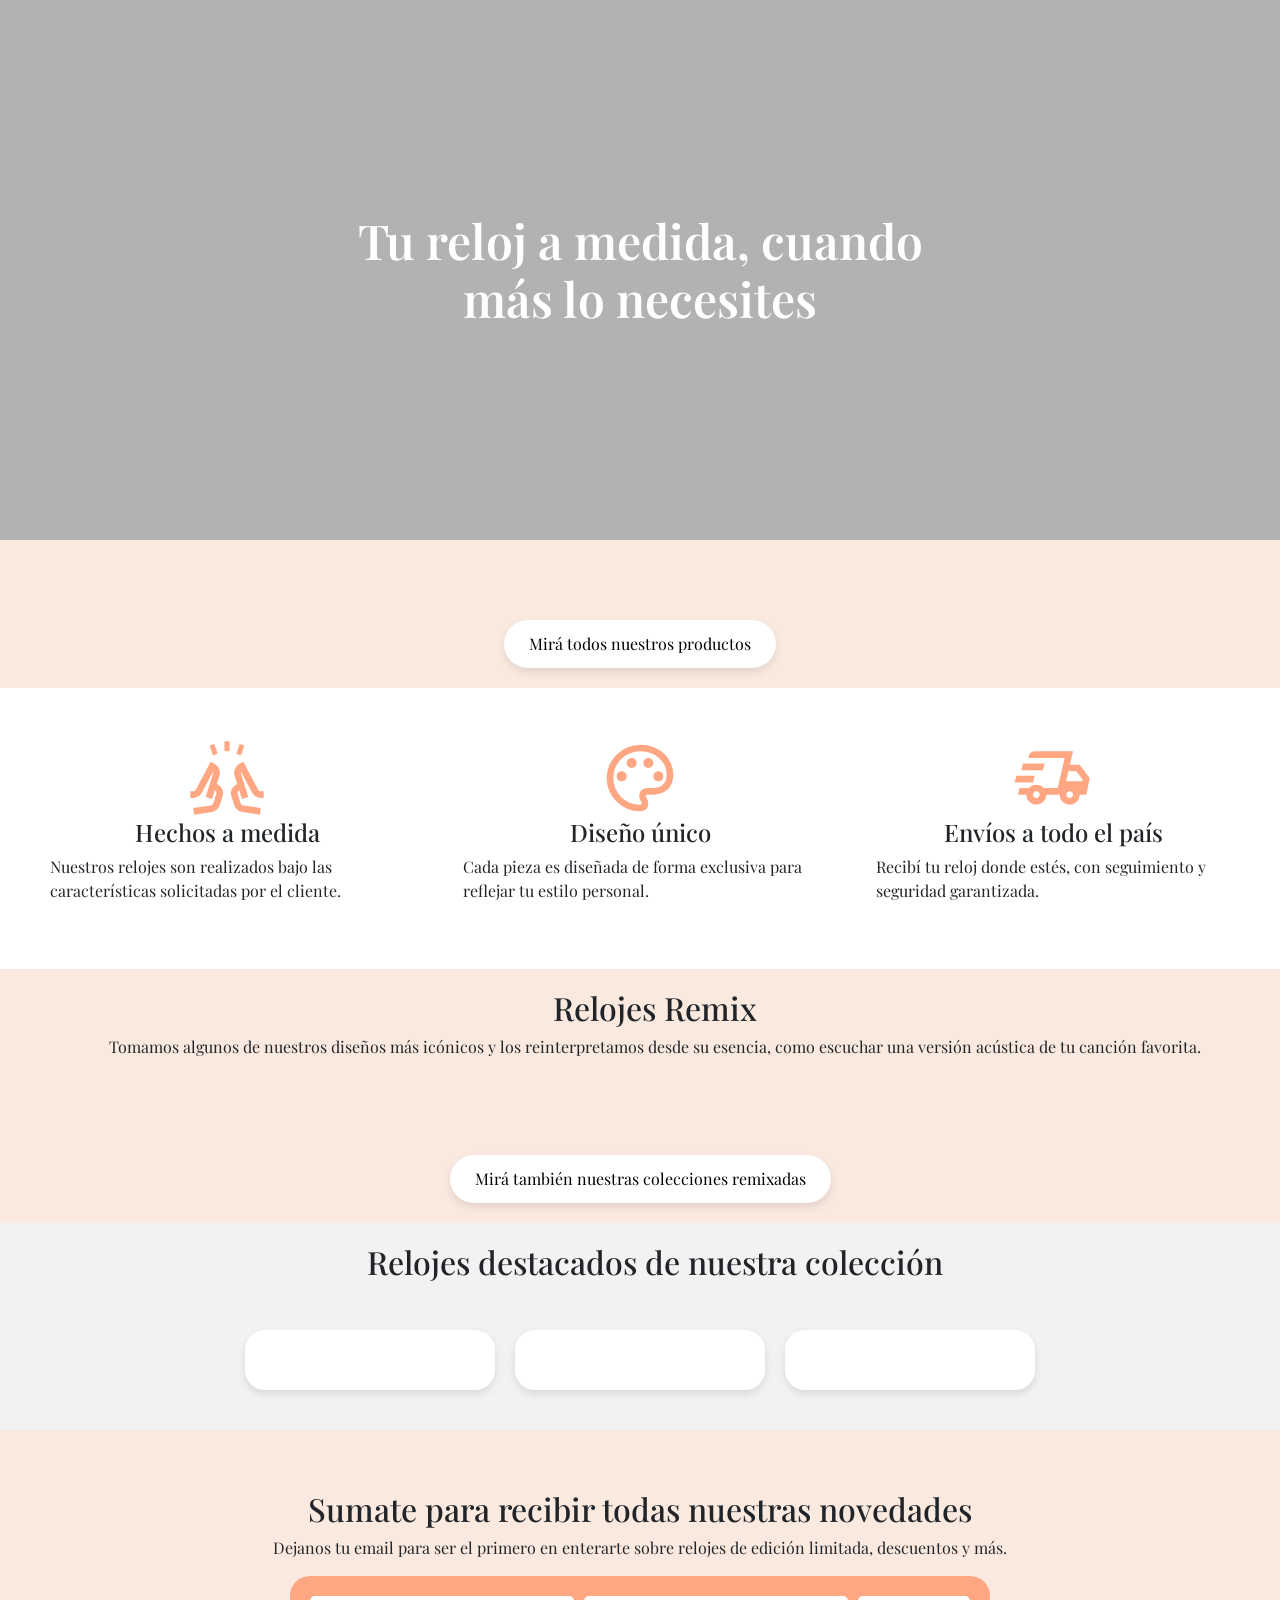
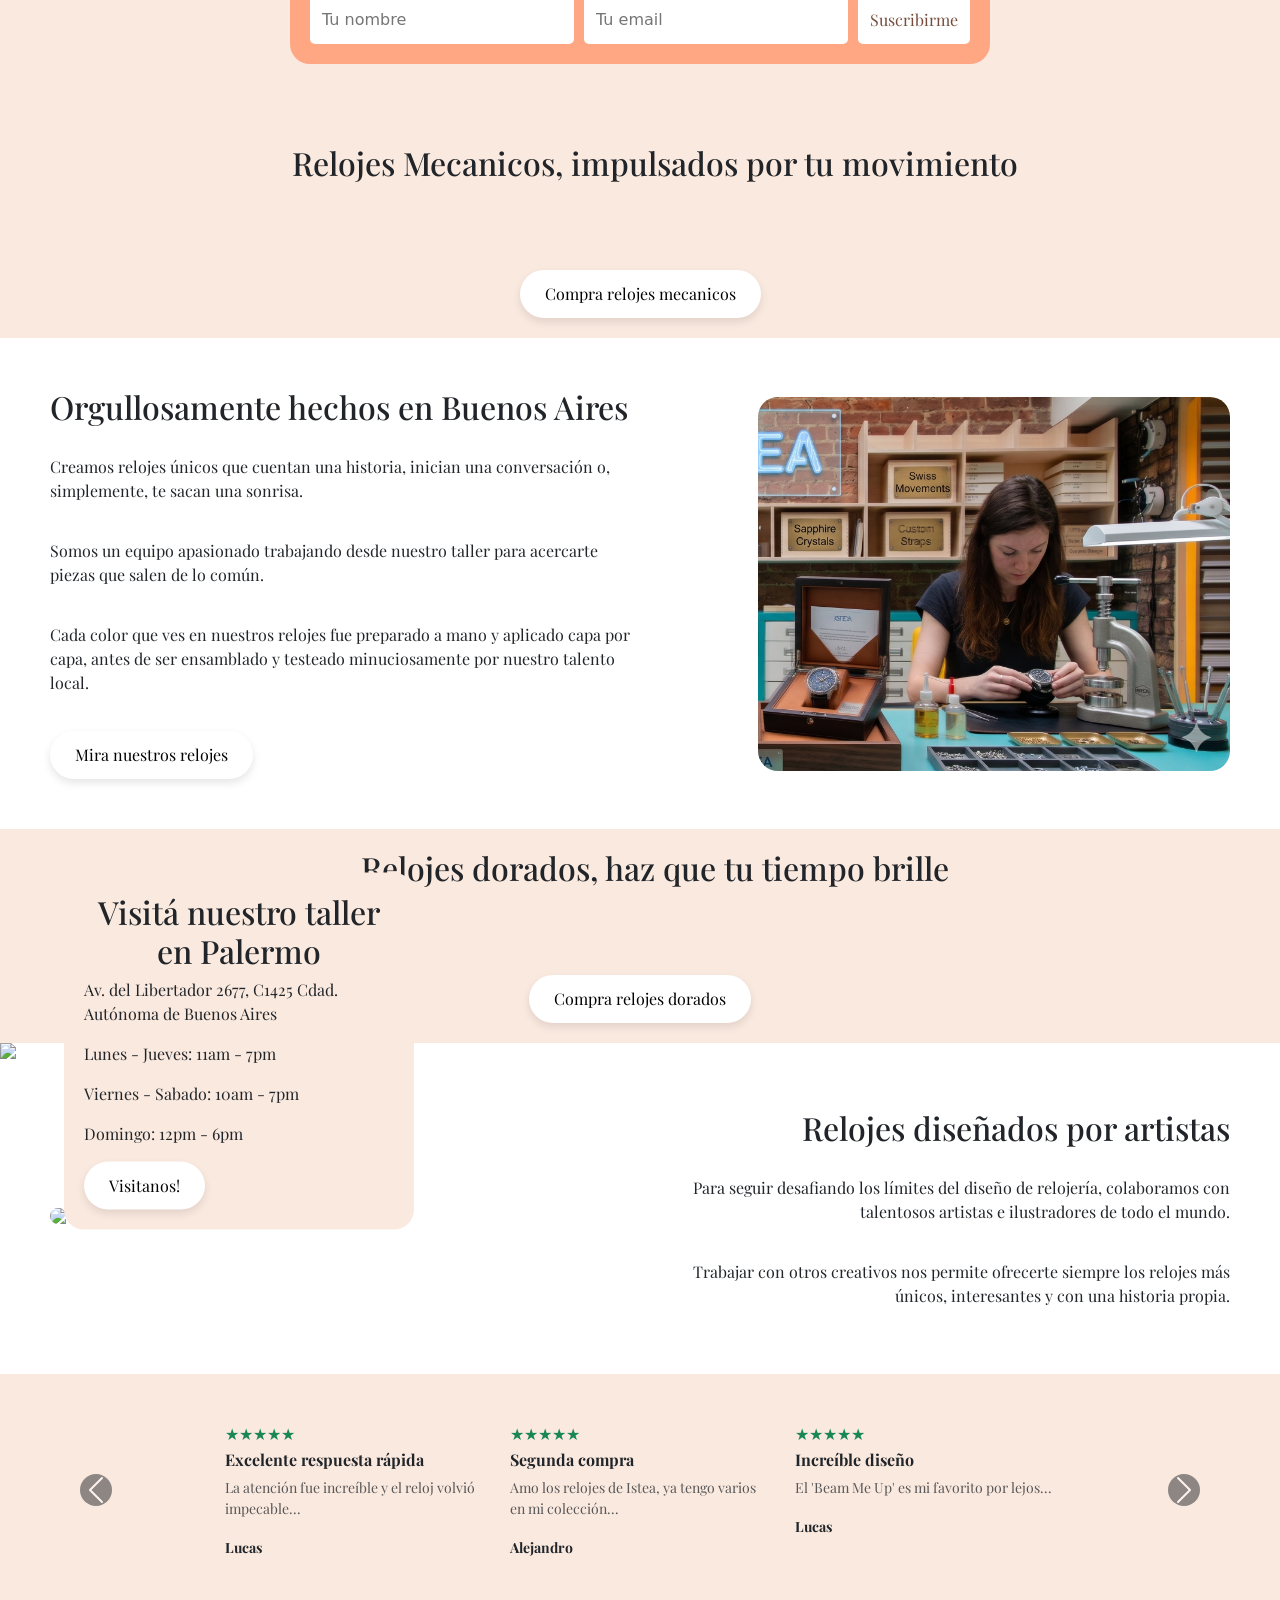
==== commit 958655c9: "Refactor a catalogo, agrega guardado en localStorage y mejoras generales" ====
--- a/index.html
+++ b/index.html
@@ -4,37 +4,69 @@
 <head>
     <meta charset="utf-8">
     <meta name="viewport" content="width=device-width, initial-scale=1">
-    <link rel="stylesheet" href="./css/index.css">
-    <link rel="stylesheet" href="./css/navbar.css">
-    <link rel="stylesheet" href="./css/card.css">
-    <link rel="stylesheet" href="./css/main.css">
-    <link rel="stylesheet" href="./css/footer.css">
+    <title>ISTEA Time</title>
+    <link rel="stylesheet" href="./css/styles.css">
     <link href="https://cdn.jsdelivr.net/npm/bootstrap@5.3.8/dist/css/bootstrap.min.css" rel="stylesheet"
         integrity="sha384-sRIl4kxILFvY47J16cr9ZwB07vP4J8+LH7qKQnuqkuIAvNWLzeN8tE5YBujZqJLB" crossorigin="anonymous">
     <link href="https://fonts.googleapis.com/css2?family=Playfair+Display:wght@400;600&display=swap" rel="stylesheet">
+    <link rel="stylesheet" href="https://cdn.jsdelivr.net/npm/bootstrap-icons@1.13.1/font/bootstrap-icons.min.css">
 </head>
 
-<body class="bg-success-subtle">
+<body>
     <Header>
         <div id="navbar-container"></div>
     </Header>
 
 
-    <main>
-        <h1>Hello, world!</h1>
-
-
-        <div class="container">
-
-            <input type="text" name="search" id="inputSearch" placeholder="Buscar Producto" class="form-control mb-3">
-            <div class="row row-cols-1 row-cols-md-3 row-cols-lg-6 g-3" id="product-list">
-                <!-- Generado desde js-->
-            </div>
-        </div>
-
-        <div class ="showcaseBox" id="showcaseBox3">
-            <div class="showcaseBoxText">
-            <h2>Relojes destacados de nuestra colección</h2>
+    <main id="main">
+        <div class="videocontainer" id="video1">
+            <video autoplay muted loop class="video">
+                <source src="./video/video.mp4" type="video/mp4">
+            </video>
+            <h1>Tu reloj a medida, cuando más lo necesites</h1>
+        </div>
+        <div class="showcaseBox" id="showcaseBox1">
+            <div class="showcase" id="showcaseprincipal">
+            </div>
+            <li>
+                <a href="catalogo.html" class="custom-btn">Mirá todos nuestros productos</a>
+            </li>
+        </div>
+        <div class="information" id="information1">
+            <div class="miniInfo">
+                <img src="img/icono1.svg" class="iconoInfo">
+                <h4>Hechos a medida</h4>
+                <p>Nuestros relojes son realizados bajo las características solicitadas por el cliente.</p>
+            </div>
+            <div class="miniInfo">
+                <img src="img/icono2.svg" class="iconoInfo">
+                <h4>Diseño único</h4>
+                <p>Cada pieza es diseñada de forma exclusiva para reflejar tu estilo personal.</p>
+            </div>
+            <div class="miniInfo">
+                <img src="img/icono3.svg" class="iconoInfo">
+                <h4>Envíos a todo el país</h4>
+                <p>Recibí tu reloj donde estés, con seguimiento y seguridad garantizada.</p>
+            </div>
+        </div>
+        <div class="showcaseBox" id="showcaseBox2">
+            <div class="showcaseBoxText">
+                <h2>Relojes Remix</h2>
+                <p id="textoRemixes">
+                    Tomamos algunos de nuestros diseños más icónicos y los reinterpretamos desde su esencia,
+                    como escuchar una versión acústica de tu canción favorita.
+                </p>
+            </div>
+            <div class="showcase" id="showcaseremix">
+            </div>
+            <li>
+                <a href="catalogo.html" class="custom-btn">Mirá también nuestras colecciones remixadas</a>
+            </li>
+        </div>
+
+        <div class="showcaseBox" id="showcaseBox3">
+            <div class="showcaseBoxText">
+                <h2>Relojes destacados de nuestra colección</h2>
             </div>
             <div class="highlight-section">
                 <div class="highlight-item" id="highlight-item-1">
@@ -49,28 +81,49 @@
             </div>
         </div>
 
-        <!-- Modal -->
-        <div class="modal fade" id="productModal" tabindex="-1" aria-labelledby="productModalLabel" aria-hidden="true">
-            ...
-        </div>
-
+        <div class="information" id="contact">
+            <h2>Sumate para recibir todas nuestras novedades</h2>
+            <p>Dejanos tu email para ser el primero en enterarte sobre relojes de edición limitada, descuentos y más.
+            </p>
+
+            <form class="suscripcion" action="#" method="POST"
+                onsubmit="event.preventDefault(); alert('¡Gracias por suscribirte!');">
+                <input type="text" class="suscripcion-input" placeholder="Tu nombre" required>
+                <input type="email" class="suscripcion-input" placeholder="Tu email" required>
+                <button type="submit" class="suscripcion-btn">Suscribirme</button>
+            </form>
+        </div>
+        <div class="showcaseBox" id="showcaseBox4">
+            <div class="showcaseBoxText">
+                <h2>Relojes Mecanicos, impulsados por tu movimiento</h2>
+            </div>
+            <div class="showcase" id="showcaseMechanical">
+                <!-- se llena desde el render -->
+            </div>
+            <li>
+                <a href="catalogo.html" class="custom-btn">Compra relojes mecanicos</a>
+            </li>
+        </div>
 
         <div class="information" id="information2">
             <div class="informationBoxText" id="informationBoxText1">
                 <h2>Orgullosamente hechos en Buenos Aires</h2>
-                <p>Creamos relojes únicos que cuentan una historia, inician una conversación o, simplemente, te sacan una sonrisa.</p>
-                <p>Somos un equipo apasionado trabajando desde nuestro taller para acercarte piezas que salen de lo común.</p>
-                <p>Cada color que ves en nuestros relojes fue preparado a mano y aplicado capa por capa, antes de ser ensamblado y testeado minuciosamente por nuestro talento local.</p>
+                <p>Creamos relojes únicos que cuentan una historia, inician una conversación o, simplemente, te sacan
+                    una sonrisa.</p>
+                <p>Somos un equipo apasionado trabajando desde nuestro taller para acercarte piezas que salen de lo
+                    común.</p>
+                <p>Cada color que ves en nuestros relojes fue preparado a mano y aplicado capa por capa, antes de ser
+                    ensamblado y testeado minuciosamente por nuestro talento local.</p>
                 <li>
-                <a href="catalogo.html" class="custom-btn">Mira nuestros relojes</a>
+                    <a href="catalogo.html" class="custom-btn">Mira nuestros relojes</a>
                 </li>
             </div>
             <img src="img/foto1.png" class="informationphoto" id="informationphoto1">
         </div>
 
-        <div class="showcaseBox" id = "showcaseBox5">
-            <div class="showcaseBoxText">
-            <h2>Relojes dorados, haz que tu tiempo brille</h2>
+        <div class="showcaseBox" id="showcaseBox5">
+            <div class="showcaseBoxText">
+                <h2>Relojes dorados, haz que tu tiempo brille</h2>
             </div>
             <div class="showcase" id="showcaseGilded">
                 <!-- se llena desde el render -->
@@ -90,8 +143,9 @@
                     <p>Domingo: 12pm - 6pm</p>
                 </div>
                 <li>
-                    <a href="https://maps.app.goo.gl/gLdEmNVdKWcV3qPy8" class="custom-btn" target="_blank">Visitanos!</a>
-                </li>    
+                    <a href="https://maps.app.goo.gl/gLdEmNVdKWcV3qPy8" class="custom-btn"
+                        target="_blank">Visitanos!</a>
+                </li>
             </div>
         </div>
 
@@ -100,61 +154,65 @@
             <div class="informationBoxText" id="informationBoxText3">
                 <h2>Relojes diseñados por artistas</h2>
                 <p>
-                Para seguir desafiando los límites del diseño de relojería, 
-                colaboramos con talentosos artistas e ilustradores de todo el mundo.
+                    Para seguir desafiando los límites del diseño de relojería,
+                    colaboramos con talentosos artistas e ilustradores de todo el mundo.
                 </p>
                 <p>
-                Trabajar con otros creativos nos permite ofrecerte siempre 
-                los relojes más únicos, interesantes y con una historia propia.
+                    Trabajar con otros creativos nos permite ofrecerte siempre
+                    los relojes más únicos, interesantes y con una historia propia.
                 </p>
             </div>
-            
+
         </div>
         <div id="testimonialCarousel" class="carousel slide bg-light p-5" data-bs-ride="carousel">
             <div class="carousel-inner">
                 <div class="carousel-item active">
-                <div class="container">
-                    <div class="row text-start justify-content-center">
-                    <div class="col-md-3">
-                        <div class="text-success mb-1">★★★★★</div>
-                        <h6 class="fw-bold">Excelente respuesta rápida</h6>
-                        <p class="small text-muted">La atención fue increíble y el reloj volvió impecable...</p>
-                        <span class="small fw-bold">Lucas</span>
+                    <div class="container">
+                        <div class="row text-start justify-content-center">
+                            <div class="col-md-3">
+                                <div class="text-success mb-1">★★★★★</div>
+                                <h6 class="fw-bold">Excelente respuesta rápida</h6>
+                                <p class="small text-muted">La atención fue increíble y el reloj volvió impecable...</p>
+                                <span class="small fw-bold">Lucas</span>
+                            </div>
+
+                            <div class="col-md-3">
+                                <div class="text-success mb-1">★★★★★</div>
+                                <h6 class="fw-bold">Segunda compra</h6>
+                                <p class="small text-muted">Amo los relojes de Istea, ya tengo varios en mi colección...
+                                </p>
+                                <span class="small fw-bold">Alejandro</span>
+                            </div>
+
+                            <div class="col-md-3">
+                                <div class="text-success mb-1">★★★★★</div>
+                                <h6 class="fw-bold">Increíble diseño</h6>
+                                <p class="small text-muted">El 'Beam Me Up' es mi favorito por lejos...</p>
+                                <span class="small fw-bold">Lucas</span>
+                            </div>
+                        </div>
                     </div>
-
-                    <div class="col-md-3">
-                        <div class="text-success mb-1">★★★★★</div>
-                        <h6 class="fw-bold">Segunda compra</h6>
-                        <p class="small text-muted">Amo los relojes de Istea, ya tengo varios en mi colección...</p>
-                        <span class="small fw-bold">Alejandro</span>
-                    </div>
-                    
-                    <div class="col-md-3">
-                        <div class="text-success mb-1">★★★★★</div>
-                        <h6 class="fw-bold">Increíble diseño</h6>
-                        <p class="small text-muted">El 'Beam Me Up' es mi favorito por lejos...</p>
-                        <span class="small fw-bold">Lucas</span>
-                    </div>
-                    </div>
-                </div>
-                </div>
-
-                </div>
-            
-            <button class="carousel-control-prev" type="button" data-bs-target="#testimonialCarousel" data-bs-slide="prev">
+                </div>
+
+            </div>
+
+            <button class="carousel-control-prev" type="button" data-bs-target="#testimonialCarousel"
+                data-bs-slide="prev">
                 <span class="carousel-control-prev-icon bg-dark rounded-circle" aria-hidden="true"></span>
             </button>
-            <button class="carousel-control-next" type="button" data-bs-target="#testimonialCarousel" data-bs-slide="next">
+            <button class="carousel-control-next" type="button" data-bs-target="#testimonialCarousel"
+                data-bs-slide="next">
                 <span class="carousel-control-next-icon bg-dark rounded-circle" aria-hidden="true"></span>
             </button>
-            </div>
+        </div>
     </main>
     <footer>
-    <div id="footer-container"></div>
+        <div id="footer-container"></div>
     </footer>
     <script src="https://cdn.jsdelivr.net/npm/bootstrap@5.3.8/dist/js/bootstrap.bundle.min.js"
         integrity="sha384-FKyoEForCGlyvwx9Hj09JcYn3nv7wiPVlz7YYwJrWVcXK/BmnVDxM+D2scQbITxI"
         crossorigin="anonymous"></script>
     <script type="module" src="./src/index.js"></script>
 </body>
+
 </html>
--- a/css/styles.css
+++ b/css/styles.css
@@ -0,0 +1,6 @@
+@import './index.css';
+@import './card.css';
+@import './catalogo.css';
+@import './contact.css';
+@import './footer.css';
+/*@import './navbar.css';*/
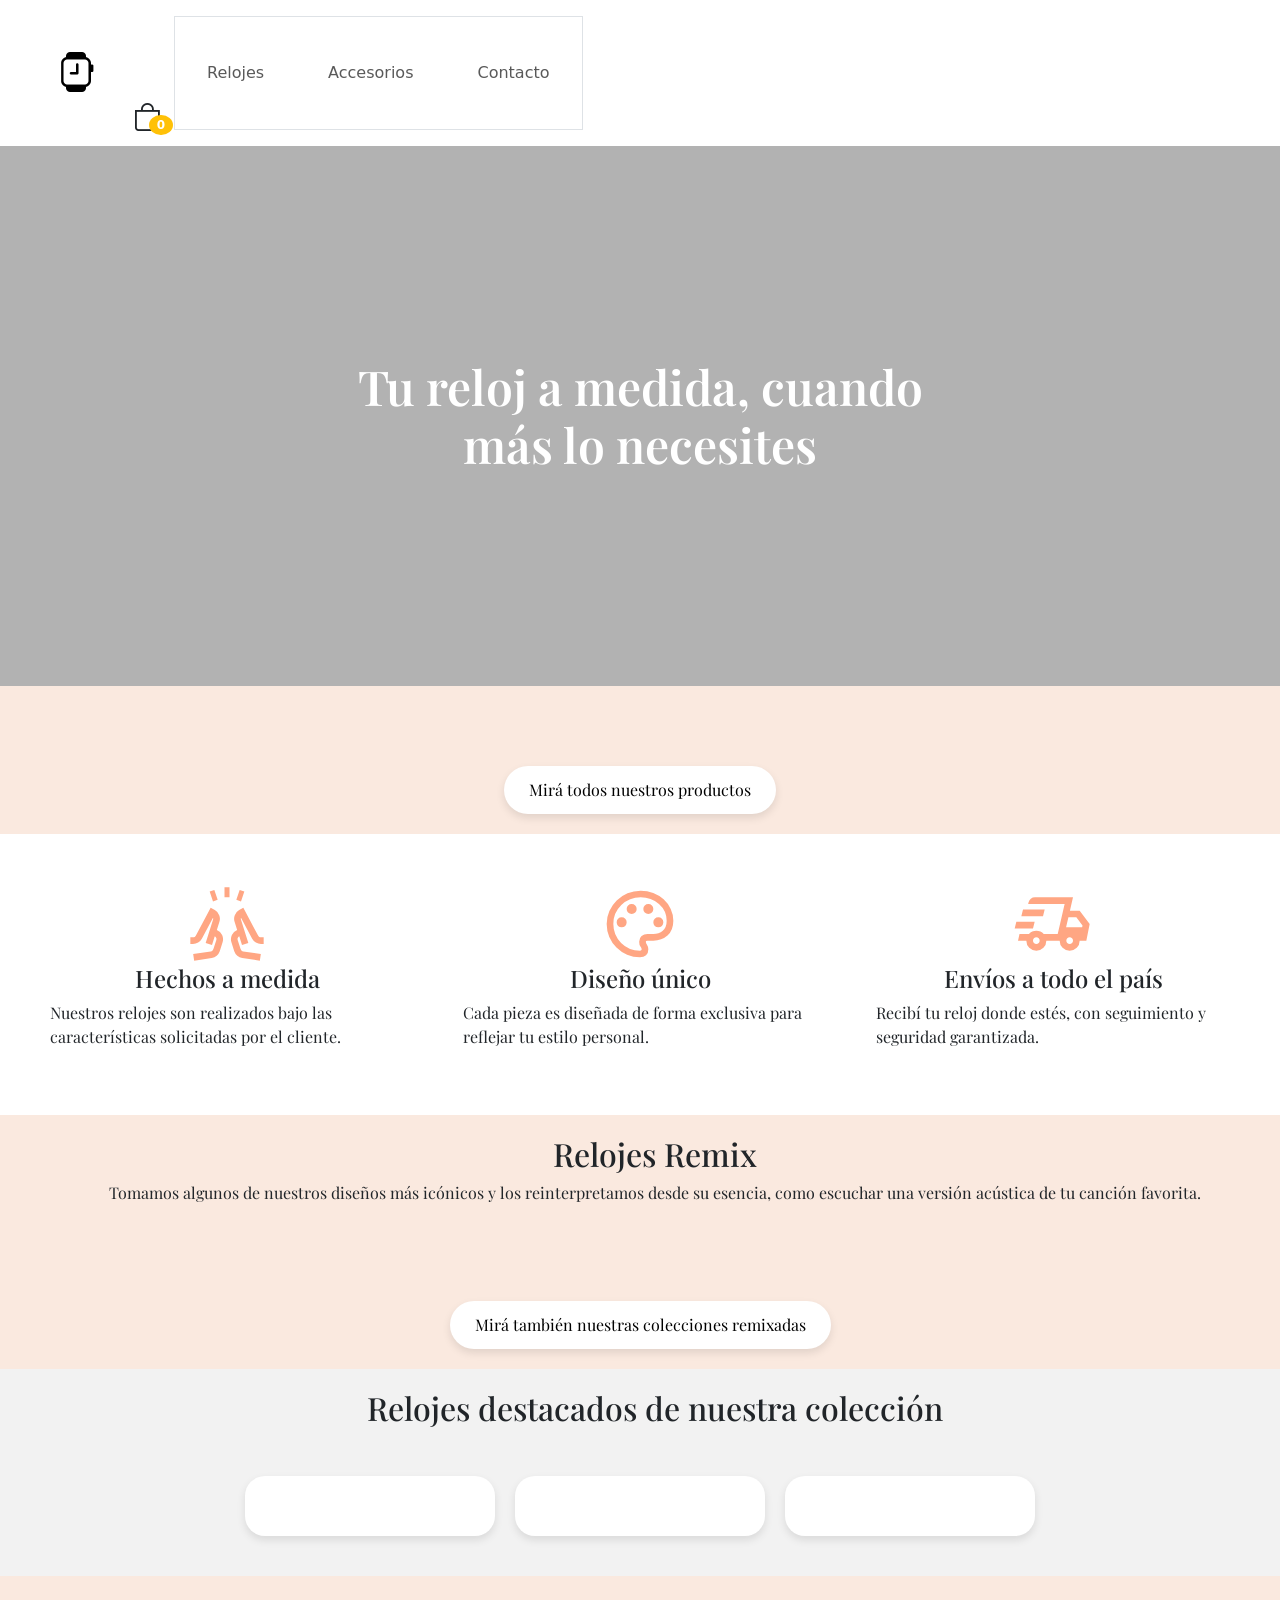
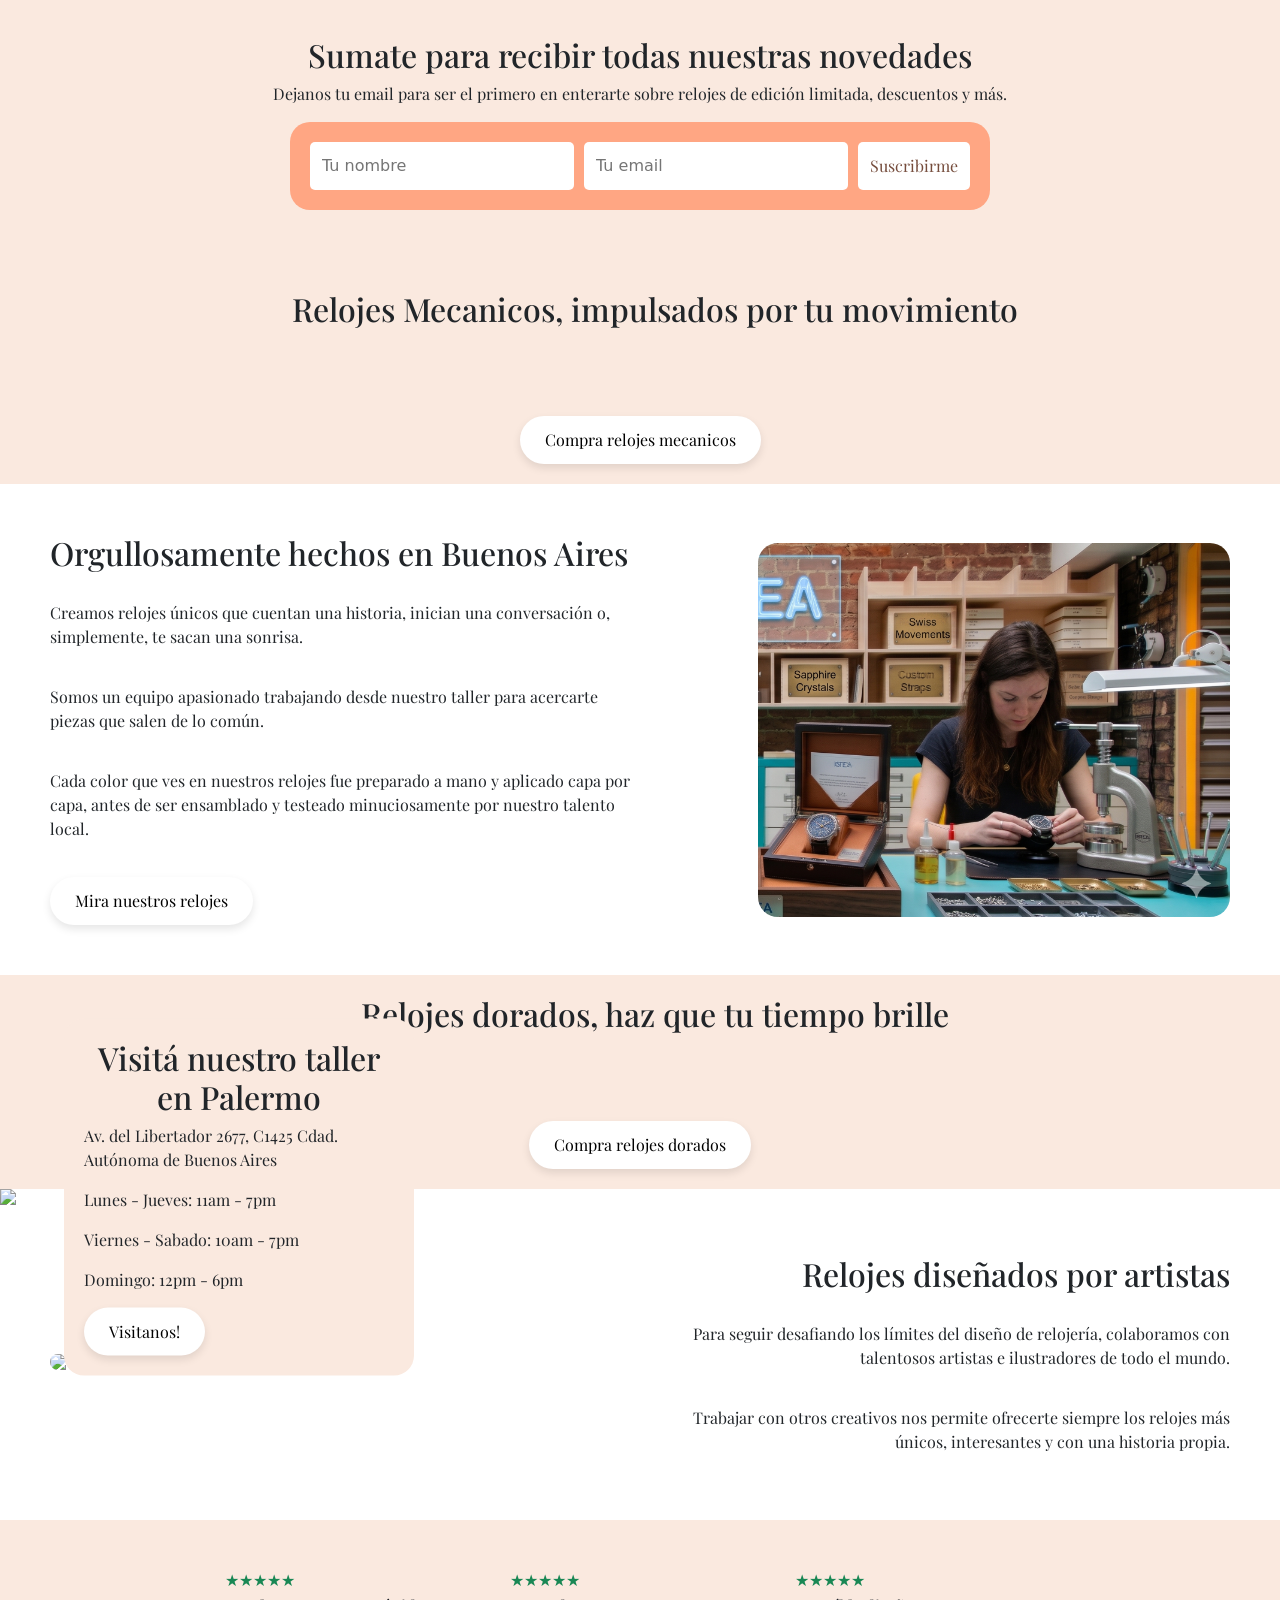
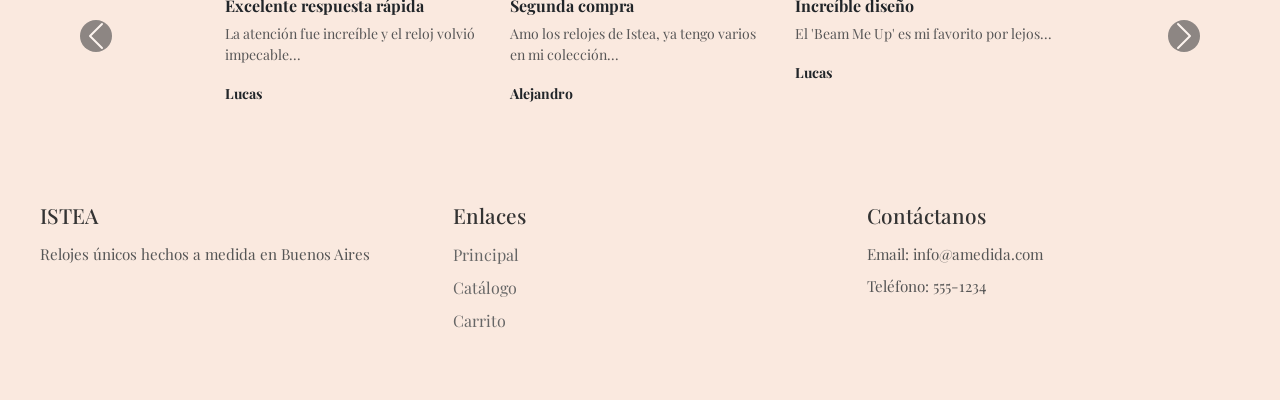
==== commit 3039f4da: "Modifico cards e implemento bootstrap en ellas, dejo preparado tambien el codigo para el futuro moda" ====
--- a/index.html
+++ b/index.html
@@ -4,19 +4,21 @@
 <head>
     <meta charset="utf-8">
     <meta name="viewport" content="width=device-width, initial-scale=1">
-    <title>ISTEA Time</title>
-    <link rel="stylesheet" href="./css/styles.css">
+    <link rel="stylesheet" href="./css/index.css">
+    <link rel="stylesheet" href="./css/navbar.css">
+    <link rel="stylesheet" href="./css/card.css">
+    <link rel="stylesheet" href="./css/main.css">
+    <link rel="stylesheet" href="./css/footer.css">
     <link href="https://cdn.jsdelivr.net/npm/bootstrap@5.3.8/dist/css/bootstrap.min.css" rel="stylesheet"
         integrity="sha384-sRIl4kxILFvY47J16cr9ZwB07vP4J8+LH7qKQnuqkuIAvNWLzeN8tE5YBujZqJLB" crossorigin="anonymous">
     <link href="https://fonts.googleapis.com/css2?family=Playfair+Display:wght@400;600&display=swap" rel="stylesheet">
     <link rel="stylesheet" href="https://cdn.jsdelivr.net/npm/bootstrap-icons@1.13.1/font/bootstrap-icons.min.css">
 </head>
 
-<body>
+<body class="bg-white">
     <Header>
         <div id="navbar-container"></div>
     </Header>
-
 
     <main id="main">
         <div class="videocontainer" id="video1">
@@ -25,9 +27,10 @@
             </video>
             <h1>Tu reloj a medida, cuando más lo necesites</h1>
         </div>
-        <div class="showcaseBox" id="showcaseBox1">
-            <div class="showcase" id="showcaseprincipal">
-            </div>
+        <div class ="showcaseBox" id="showcaseBox1">
+            <div class="showcase d-flex flex-row gap-3" id="showcaseprincipal">
+            <!-- se llena desde el render -->
+        </div>
             <li>
                 <a href="catalogo.html" class="custom-btn">Mirá todos nuestros productos</a>
             </li>
@@ -49,24 +52,25 @@
                 <p>Recibí tu reloj donde estés, con seguimiento y seguridad garantizada.</p>
             </div>
         </div>
-        <div class="showcaseBox" id="showcaseBox2">
-            <div class="showcaseBoxText">
-                <h2>Relojes Remix</h2>
-                <p id="textoRemixes">
-                    Tomamos algunos de nuestros diseños más icónicos y los reinterpretamos desde su esencia,
-                    como escuchar una versión acústica de tu canción favorita.
-                </p>
-            </div>
-            <div class="showcase" id="showcaseremix">
+        <div class ="showcaseBox" id="showcaseBox2">
+            <div class="showcaseBoxText">
+            <h2>Relojes Remix</h2>
+            <p id="textoRemixes">
+                Tomamos algunos de nuestros diseños más icónicos y los reinterpretamos desde su esencia,
+                como escuchar una versión acústica de tu canción favorita.
+            </p>
+            </div>
+            <div class="showcase d-flex flex-row gap-3" id="showcaseremix">
+                
             </div>
             <li>
                 <a href="catalogo.html" class="custom-btn">Mirá también nuestras colecciones remixadas</a>
             </li>
         </div>
 
-        <div class="showcaseBox" id="showcaseBox3">
-            <div class="showcaseBoxText">
-                <h2>Relojes destacados de nuestra colección</h2>
+        <div class ="showcaseBox" id="showcaseBox3">
+            <div class="showcaseBoxText">
+            <h2>Relojes destacados de nuestra colección</h2>
             </div>
             <div class="highlight-section">
                 <div class="highlight-item" id="highlight-item-1">
@@ -83,21 +87,19 @@
 
         <div class="information" id="contact">
             <h2>Sumate para recibir todas nuestras novedades</h2>
-            <p>Dejanos tu email para ser el primero en enterarte sobre relojes de edición limitada, descuentos y más.
-            </p>
-
-            <form class="suscripcion" action="#" method="POST"
-                onsubmit="event.preventDefault(); alert('¡Gracias por suscribirte!');">
+            <p>Dejanos tu email para ser el primero en enterarte sobre relojes de edición limitada, descuentos y más.</p>
+            
+            <form class="suscripcion" action="#" method="POST" onsubmit="event.preventDefault(); alert('¡Gracias por suscribirte!');">
                 <input type="text" class="suscripcion-input" placeholder="Tu nombre" required>
                 <input type="email" class="suscripcion-input" placeholder="Tu email" required>
                 <button type="submit" class="suscripcion-btn">Suscribirme</button>
             </form>
         </div>
-        <div class="showcaseBox" id="showcaseBox4">
-            <div class="showcaseBoxText">
-                <h2>Relojes Mecanicos, impulsados por tu movimiento</h2>
-            </div>
-            <div class="showcase" id="showcaseMechanical">
+        <div class="showcaseBox" id = "showcaseBox4">
+            <div class="showcaseBoxText">
+            <h2>Relojes Mecanicos, impulsados por tu movimiento</h2>
+            </div>
+            <div class="showcase d-flex flex-row gap-3" id="showcaseMechanical">
                 <!-- se llena desde el render -->
             </div>
             <li>
@@ -108,24 +110,21 @@
         <div class="information" id="information2">
             <div class="informationBoxText" id="informationBoxText1">
                 <h2>Orgullosamente hechos en Buenos Aires</h2>
-                <p>Creamos relojes únicos que cuentan una historia, inician una conversación o, simplemente, te sacan
-                    una sonrisa.</p>
-                <p>Somos un equipo apasionado trabajando desde nuestro taller para acercarte piezas que salen de lo
-                    común.</p>
-                <p>Cada color que ves en nuestros relojes fue preparado a mano y aplicado capa por capa, antes de ser
-                    ensamblado y testeado minuciosamente por nuestro talento local.</p>
+                <p>Creamos relojes únicos que cuentan una historia, inician una conversación o, simplemente, te sacan una sonrisa.</p>
+                <p>Somos un equipo apasionado trabajando desde nuestro taller para acercarte piezas que salen de lo común.</p>
+                <p>Cada color que ves en nuestros relojes fue preparado a mano y aplicado capa por capa, antes de ser ensamblado y testeado minuciosamente por nuestro talento local.</p>
                 <li>
-                    <a href="catalogo.html" class="custom-btn">Mira nuestros relojes</a>
+                <a href="catalogo.html" class="custom-btn">Mira nuestros relojes</a>
                 </li>
             </div>
             <img src="img/foto1.png" class="informationphoto" id="informationphoto1">
         </div>
 
-        <div class="showcaseBox" id="showcaseBox5">
-            <div class="showcaseBoxText">
-                <h2>Relojes dorados, haz que tu tiempo brille</h2>
-            </div>
-            <div class="showcase" id="showcaseGilded">
+        <div class="showcaseBox" id = "showcaseBox5">
+            <div class="showcaseBoxText">
+            <h2>Relojes dorados, haz que tu tiempo brille</h2>
+            </div>
+            <div class="showcase d-flex flex-row gap-3" id="showcaseGilded">
                 <!-- se llena desde el render -->
             </div>
             <li>
@@ -143,9 +142,8 @@
                     <p>Domingo: 12pm - 6pm</p>
                 </div>
                 <li>
-                    <a href="https://maps.app.goo.gl/gLdEmNVdKWcV3qPy8" class="custom-btn"
-                        target="_blank">Visitanos!</a>
-                </li>
+                    <a href="https://maps.app.goo.gl/gLdEmNVdKWcV3qPy8" class="custom-btn" target="_blank">Visitanos!</a>
+                </li>    
             </div>
         </div>
 
@@ -154,65 +152,61 @@
             <div class="informationBoxText" id="informationBoxText3">
                 <h2>Relojes diseñados por artistas</h2>
                 <p>
-                    Para seguir desafiando los límites del diseño de relojería,
-                    colaboramos con talentosos artistas e ilustradores de todo el mundo.
+                Para seguir desafiando los límites del diseño de relojería, 
+                colaboramos con talentosos artistas e ilustradores de todo el mundo.
                 </p>
                 <p>
-                    Trabajar con otros creativos nos permite ofrecerte siempre
-                    los relojes más únicos, interesantes y con una historia propia.
+                Trabajar con otros creativos nos permite ofrecerte siempre 
+                los relojes más únicos, interesantes y con una historia propia.
                 </p>
             </div>
-
+            
         </div>
         <div id="testimonialCarousel" class="carousel slide bg-light p-5" data-bs-ride="carousel">
             <div class="carousel-inner">
                 <div class="carousel-item active">
-                    <div class="container">
-                        <div class="row text-start justify-content-center">
-                            <div class="col-md-3">
-                                <div class="text-success mb-1">★★★★★</div>
-                                <h6 class="fw-bold">Excelente respuesta rápida</h6>
-                                <p class="small text-muted">La atención fue increíble y el reloj volvió impecable...</p>
-                                <span class="small fw-bold">Lucas</span>
-                            </div>
-
-                            <div class="col-md-3">
-                                <div class="text-success mb-1">★★★★★</div>
-                                <h6 class="fw-bold">Segunda compra</h6>
-                                <p class="small text-muted">Amo los relojes de Istea, ya tengo varios en mi colección...
-                                </p>
-                                <span class="small fw-bold">Alejandro</span>
-                            </div>
-
-                            <div class="col-md-3">
-                                <div class="text-success mb-1">★★★★★</div>
-                                <h6 class="fw-bold">Increíble diseño</h6>
-                                <p class="small text-muted">El 'Beam Me Up' es mi favorito por lejos...</p>
-                                <span class="small fw-bold">Lucas</span>
-                            </div>
-                        </div>
-                    </div>
-                </div>
-
-            </div>
-
-            <button class="carousel-control-prev" type="button" data-bs-target="#testimonialCarousel"
-                data-bs-slide="prev">
+                <div class="container">
+                    <div class="row text-start justify-content-center">
+                    <div class="col-md-3">
+                        <div class="text-success mb-1">★★★★★</div>
+                        <h6 class="fw-bold">Excelente respuesta rápida</h6>
+                        <p class="small text-muted">La atención fue increíble y el reloj volvió impecable...</p>
+                        <span class="small fw-bold">Lucas</span>
+                    </div>
+
+                    <div class="col-md-3">
+                        <div class="text-success mb-1">★★★★★</div>
+                        <h6 class="fw-bold">Segunda compra</h6>
+                        <p class="small text-muted">Amo los relojes de Istea, ya tengo varios en mi colección...</p>
+                        <span class="small fw-bold">Alejandro</span>
+                    </div>
+                    
+                    <div class="col-md-3">
+                        <div class="text-success mb-1">★★★★★</div>
+                        <h6 class="fw-bold">Increíble diseño</h6>
+                        <p class="small text-muted">El 'Beam Me Up' es mi favorito por lejos...</p>
+                        <span class="small fw-bold">Lucas</span>
+                    </div>
+                    </div>
+                </div>
+                </div>
+
+                </div>
+            
+            <button class="carousel-control-prev" type="button" data-bs-target="#testimonialCarousel" data-bs-slide="prev">
                 <span class="carousel-control-prev-icon bg-dark rounded-circle" aria-hidden="true"></span>
             </button>
-            <button class="carousel-control-next" type="button" data-bs-target="#testimonialCarousel"
-                data-bs-slide="next">
+            <button class="carousel-control-next" type="button" data-bs-target="#testimonialCarousel" data-bs-slide="next">
                 <span class="carousel-control-next-icon bg-dark rounded-circle" aria-hidden="true"></span>
             </button>
-        </div>
+            </div>
     </main>
     <footer>
-        <div id="footer-container"></div>
+    <div id="footer-container"></div>
     </footer>
     <script src="https://cdn.jsdelivr.net/npm/bootstrap@5.3.8/dist/js/bootstrap.bundle.min.js"
         integrity="sha384-FKyoEForCGlyvwx9Hj09JcYn3nv7wiPVlz7YYwJrWVcXK/BmnVDxM+D2scQbITxI"
         crossorigin="anonymous"></script>
     <script type="module" src="./src/index.js"></script>
 </body>
-
 </html>
--- a/css/index.css
+++ b/css/index.css
@@ -0,0 +1,405 @@
+body{
+    margin:0;
+    width:100%;
+}
+ul,li
+{
+    list-style: none;
+}
+
+*{
+    box-sizing: border-box; 
+}
+/* =======================================================*/
+/*Estilado de la primera parte */
+#video1 {
+    position: relative;
+    width: 100%;
+    height: 60vh;
+    overflow: hidden;
+}
+.video {
+    width: 100%;
+    height: 100%;
+    object-fit: cover;
+}
+
+#video1 h1 {
+    font-family: 'Playfair Display', serif;
+    font-size: 3rem;
+    font-weight: 600;
+    position: absolute;
+    top: 50%;
+    left: 50%;
+    transform: translate(-50%, -50%);
+    color: white;
+    text-align: center;
+    z-index: 2;
+}
+#video1::before {
+    content: "";
+    position: absolute;
+    top: 0;
+    left: 0;
+    width: 100%;
+    height: 100%;
+    background: rgba(0, 0, 0, 0.3);
+    z-index: 1;
+}
+/* =======================================================*/
+/*Estilado vitrina*/
+.showcase{
+    width:100%;
+    height: auto;
+    display: flex;
+    gap: 10px;
+    padding: 20px;
+    margin: auto;
+    overflow-x: auto;
+    overflow-y: hidden;
+    scroll-behavior: smooth;
+    box-sizing: border-box;
+    justify-content: center;
+    flex-wrap: nowrap;
+    max-width: 1200px;
+}
+
+.showcase::-webkit-scrollbar {
+    height: 10px;
+}
+
+.showcase::-webkit-scrollbar-track {
+    background: #f1f1f1;
+}
+
+.showcase::-webkit-scrollbar-thumb {
+    background: #c8a27a;
+    border-radius: 5px;
+}
+
+.showcase::-webkit-scrollbar-thumb:hover {
+    background: #a67c52;
+}
+/* =======================================================*/
+
+.showcaseBox {
+    background-color: #FAE9DF;
+    width: 100%;
+    display: flex;
+    flex-direction: column;
+    align-items: center;
+    gap: 20px;
+    padding: 20px;
+}
+/* Cambio de .btn a .custom-btn */
+.custom-btn {
+    display: inline-block;
+    padding: 12px 25px;
+    color: #000;
+    background-color: #FFFFFF;
+    text-decoration: none;
+    border-radius: 30px;
+    font-family: 'Playfair Display', serif;
+    transition: all 0.3s ease;
+    box-shadow: 0 4px 8px rgba(0, 0, 0, 0.1);
+}
+
+.custom-btn:hover {
+    background-color: #e7c1ab;
+    transform: translateY(-2px);
+}
+
+/* =======================================================*/
+/*Estilado de info */
+#information1{
+    width: 100%;
+    display: flex;
+    flex-direction:row;
+    align-items: center;
+    justify-content: space-between;
+    gap: 20px;
+    padding: 50px;
+    background-color: #FFFFFF;
+}
+.miniInfo{
+    display:flex;
+    flex-direction: column;
+    align-items: center;
+    gap: 0px;
+    width: 30%;
+}
+.iconoInfo{
+    width: 80px;
+    height: 80px;
+}
+h4{
+    font-family: 'Playfair Display', serif;
+    font-size: 1.5rem;
+    text-align: center;
+    margin-bottom: 0;
+}
+h2{
+    font-family: 'Playfair Display', serif;
+    font-size: 2rem;
+    text-align: center;
+    margin-bottom: 0;
+}
+h3{
+    font-family: 'Playfair Display', serif;
+    font-size: 1.25rem;
+    text-align: center;
+    font-weight: 100;
+}
+.showcaseBoxText{
+    width: 100%;
+    padding-left: 30px;
+    padding-bottom: 0px;
+}
+.showcaseBoxText h2, .showcaseBoxText h3{
+    text-align: left;
+}
+#textoRemixes{
+    text-align: center;
+}
+.highlight-section {
+    display: flex;
+    gap: 20px;
+    padding: 20px;
+    justify-content: center;
+    flex-direction:row;
+}
+
+#showcaseBox3{
+    background-color: #F2F2F2;
+}
+
+.highlight-item{
+    background-color: #FFFFFF;
+    padding: 30px;
+    border-radius: 20px;
+    box-shadow: 0 4px 8px rgba(0, 0, 0, 0.1);
+    min-width: 250px;
+    max-width: 400px;
+    width: 30%;
+    display: flex;
+    flex-direction: column;
+    align-items: center;
+    justify-content: center;
+    transition: all 0.3s ease;
+}
+.highlight-item img {
+    transition: all 0.4s ease;
+    padding: 20px;
+    transform: rotate(-30deg) scale(2.5); 
+}
+
+.highlight-card-image{
+    display:flex;
+    justify-content: center;
+    width: 100%;
+    border-radius: 20px;
+    overflow:hidden;
+    position:relative;
+}
+#highlight-item-1 .highlight-card-image{
+    background: linear-gradient(135deg, #5a3e2b, #c8a27a);
+}
+
+#highlight-item-2 .highlight-card-image{
+    background: linear-gradient(135deg, #d4af37, #f5e6b3);
+}
+
+#highlight-item-3 .highlight-card-image{
+    background: linear-gradient(135deg, #1a1a1a, #4a4a4a);
+}
+
+.highlight-item:hover {
+    transform: translateY(-8px) scale(1.02);
+    box-shadow: 0 12px 25px rgba(0, 0, 0, 0.2);
+}
+
+
+.highlight-item img {
+    transition: all 0.3s ease;
+    padding: 20px;
+}
+
+
+.highlight-item:hover img {
+    transform: rotate(0deg) scale(2);
+    filter: brightness(1.1);
+}
+
+/* =======================================================*/
+#contact {
+    padding: 60px 20px;
+    background-color: #FAE9DF;
+    text-align: center;
+}
+
+#contact h3 {
+    margin-bottom: 25px;
+}
+
+.suscripcion {
+    background-color: #FFA683;
+    padding: 20px;
+    border-radius: 20px;
+    max-width: 700px;
+    margin: 0 auto;
+    display: flex;
+    gap: 10px;
+    flex-wrap: wrap;
+}
+
+.suscripcion-input, .suscripcion-btn {
+    padding: 12px;
+    border: none;
+    border-radius: 5px;
+    font-size: 1rem;
+}
+
+.suscripcion-input {
+    flex: 1;
+    min-width: 200px;
+}
+
+.suscripcion-btn {
+    background-color: #FFFFFF;
+    color: #754c3c;
+    cursor: pointer;
+    font-family: 'Playfair Display', serif;
+}
+
+.suscripcion-btn:hover {
+    background-color: #333;
+    color:#FAE9DF
+}
+
+.showcaseBox .showcaseBoxText h2{
+    text-align: center;
+}
+
+#information2{
+    display: flex;
+    flex-direction:row;
+    align-items: center;    
+    justify-content: space-between;
+    gap:20px;
+    padding: 50px;
+}
+#informationBoxText1, #informationBoxText3{
+    display: flex; 
+    flex-direction: column;
+    justify-content: left;
+    gap: 20px;
+    width: 50%;
+}
+#informationBoxText1 h2, #informationBoxText1 p{
+    text-align: left;
+}
+#informationBoxText3 h2, #informationBoxText3 p{
+    text-align: right;
+}
+#informationphoto1, #informationphoto3{
+width: 40%;
+border-radius: 20px;
+}
+
+p{
+    font-family: 'Playfair Display', serif;
+}
+
+#visit {
+    position: relative;
+    width: 100%;
+}
+
+#informationphoto2 {
+    width: 100%;
+    display: block;
+}
+
+#informationVisitBox1 {
+    display: flex;
+    flex-direction: column;
+    background-color: #FAE9DF;
+    position: absolute;
+    top: 50%; 
+    left: 5%;
+    transform: translateY(-50%); 
+    width: 350px;
+    padding: 20px;
+    border-radius: 20px;
+    z-index: 10;
+}
+
+#information3{
+    display: flex;
+    flex-direction:row;
+    align-items: center;    
+    justify-content: space-between;
+    gap:20px;
+    padding: 50px;
+}
+
+#testimonialCarousel {
+    background-color: #FAE9DF !important;
+    font-family: 'Playfair Display', serif;
+}
+
+.carousel-control-prev, .carousel-control-next {
+    width: 5%;
+}
+
+.text-success {
+    color: #00b67a !important;
+}
+
+
+@media (max-width: 1200px) {
+    .showcase {
+        justify-content: flex-start;
+    }
+}
+
+@media (max-width:768px){
+    .highlight-section{
+        flex-direction: column;
+        justify-content: center;
+        align-items: center;
+    }
+    .highlight-item{
+        width: 90%;
+    }
+    #information1{
+        flex-direction: column;
+        justify-content: center;
+        align-items: center;
+    }
+    .miniInfo{
+        width: 80%;
+    }
+    #information2, #information3{
+        flex-direction: column;
+    }
+    #informationBoxText1, #informationBoxText3 {
+        width: 100%;
+    }
+    #informationphoto1, #informationphoto3{
+        width: 100%;
+    }
+    #informationVisitBox1{
+        height: 80%;
+        width: 80%;
+        flex-direction: row;
+        left: 10%;
+        align-items: center;
+    }
+    #video1 {
+    height: 30vh;
+    }
+    #video1 h1 {
+        font-size: 1.5rem;
+    }
+}
--- a/css/navbar.css
+++ b/css/navbar.css
@@ -0,0 +1,53 @@
+.navbar-items, .cart-offcanvas {
+    background-color: #fae9df !important;
+    padding: 20px;
+}
+
+.nav-item {
+    background-color: #f3e3d9 !important;
+    padding: 10px;
+}
+
+.navbar-nav .nav-item:first-child {
+    border-top-left-radius: 10px;
+    border-top-right-radius: 10px;
+}
+
+.navbar-nav .nav-item:last-child {
+    border-bottom-left-radius: 10px;
+    border-bottom-right-radius: 10px;
+}
+
+/* OFFCANVAS */
+#cart-badge {
+    top: 24px;
+    right: 0;
+}
+
+.cart-offcanvas {
+    height: 50% !important;
+    font-family: 'Playfair Display', serif;
+}
+
+.cart-item-img {
+    width: 100px;
+    height: 100px;
+}
+
+@media (min-width: 992px) {
+    .navbar-items {
+        background-color: #ffff !important;
+        border: none !important;
+    }
+
+    .nav-item {
+        background-color: #ffff !important;
+        padding: 0;
+    }
+
+    #cart-button {
+        position: absolute;
+        top: 45px;
+        right: 0;
+    }
+}
--- a/css/card.css
+++ b/css/card.css
@@ -0,0 +1,44 @@
+.product-card {
+    background-color: #FFFFFF;
+    height: 280px;
+    display:flex;
+    flex-direction: column;
+    align-items:center;
+    padding: 15px;
+    justify-content: flex-start;
+    border: none;
+    border-radius: 35px;
+    box-shadow: 0 4px 8px rgba(0, 0, 0, 0.1);
+    transition: transform 0.2s;
+    overflow:hidden;
+    position: relative;
+    flex-shrink: 0;
+    width: 200px;
+}
+.product-img {
+    max-height: 150px;
+    transition: transform 0.4s ease;
+}
+.product-title {
+    font-family: 'Playfair Display', serif;
+    font-size: 1.2rem;
+    text-align: center;
+}
+.product-price {
+    font-family: 'Playfair Display', serif;
+    font-size: 1.3rem;
+    text-align: center;
+    margin-top: 5px;
+}
+.product-card:hover {
+    transform: translateY(-5px);
+    box-shadow: 
+        0 10px 25px rgba(0,0,0,0.15),
+        0 0 0 2px rgba(255, 200, 150, 0.3);
+}
+.product-card:hover .product-img {
+    transform: scale(1.05);
+    border-radius: 50px;
+    filter: brightness(1.15) contrast(1.15);
+    background: radial-gradient(circle, rgba(255,255,255,0) 60%, rgba(255, 220, 180, 0.25) 100%);
+}
--- a/css/footer.css
+++ b/css/footer.css
@@ -0,0 +1,74 @@
+/* =======================================================*/
+/* Footer */
+#main-footer {
+    background-color: #FAE9DF;
+    padding: 50px 20px;
+}
+
+.footer-content {
+    display: flex;
+    justify-content: space-around;
+    gap: 40px;
+    max-width: 1200px;
+    margin: 0 auto;
+}
+
+.footer-section {
+    flex: 1;
+}
+
+.footer-section h5 {
+    font-family: 'Playfair Display', serif;
+    font-size: 1.3rem;
+    margin-bottom: 15px;
+    color: #333;
+}
+
+.footer-section p {
+    font-family: 'Playfair Display', serif;
+    font-size: 0.95rem;
+    color: #555;
+    margin-bottom: 10px;
+}
+
+.footer-section ul {
+    list-style: none;
+    padding: 0;
+}
+
+.footer-section ul li {
+    margin-bottom: 8px;
+}
+
+.footer-section ul li a {
+    font-family: 'Playfair Display', serif;
+    color: #666;
+    text-decoration: none;
+    transition: color 0.3s ease;
+}
+
+.footer-section ul li a:hover {
+    color: #c8a27a;
+}
+
+.footer-bottom {
+    text-align: center;
+    padding-top: 30px;
+    border-top: 1px solid #ddd;
+    margin-top: 30px;
+    font-family: 'Playfair Display', serif;
+    color: #666;
+    font-size: 0.9rem;
+}
+
+@media (max-width: 768px) {
+    .footer-content {
+        flex-direction: column;
+        gap: 20px;
+    }
+
+    .footer-section {
+        text-align: center;
+    }
+}
+/* =======================================================*/
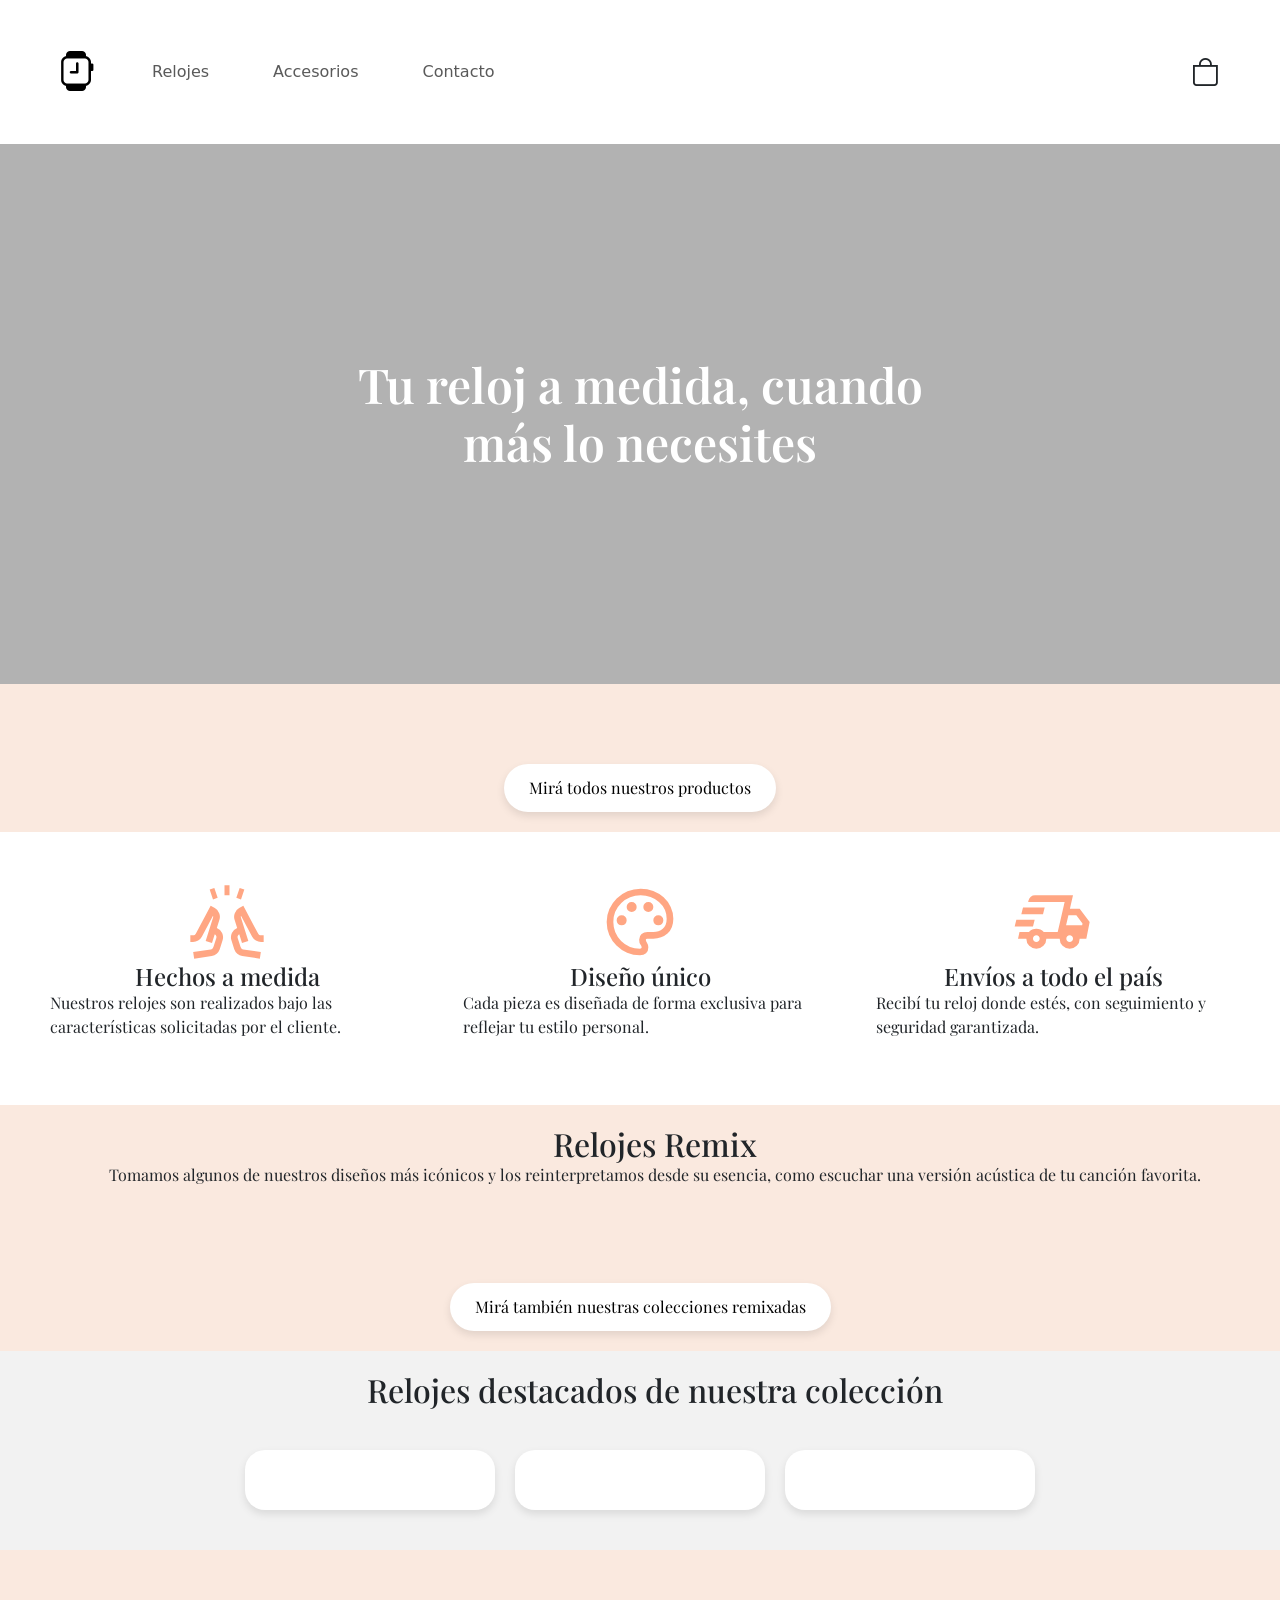
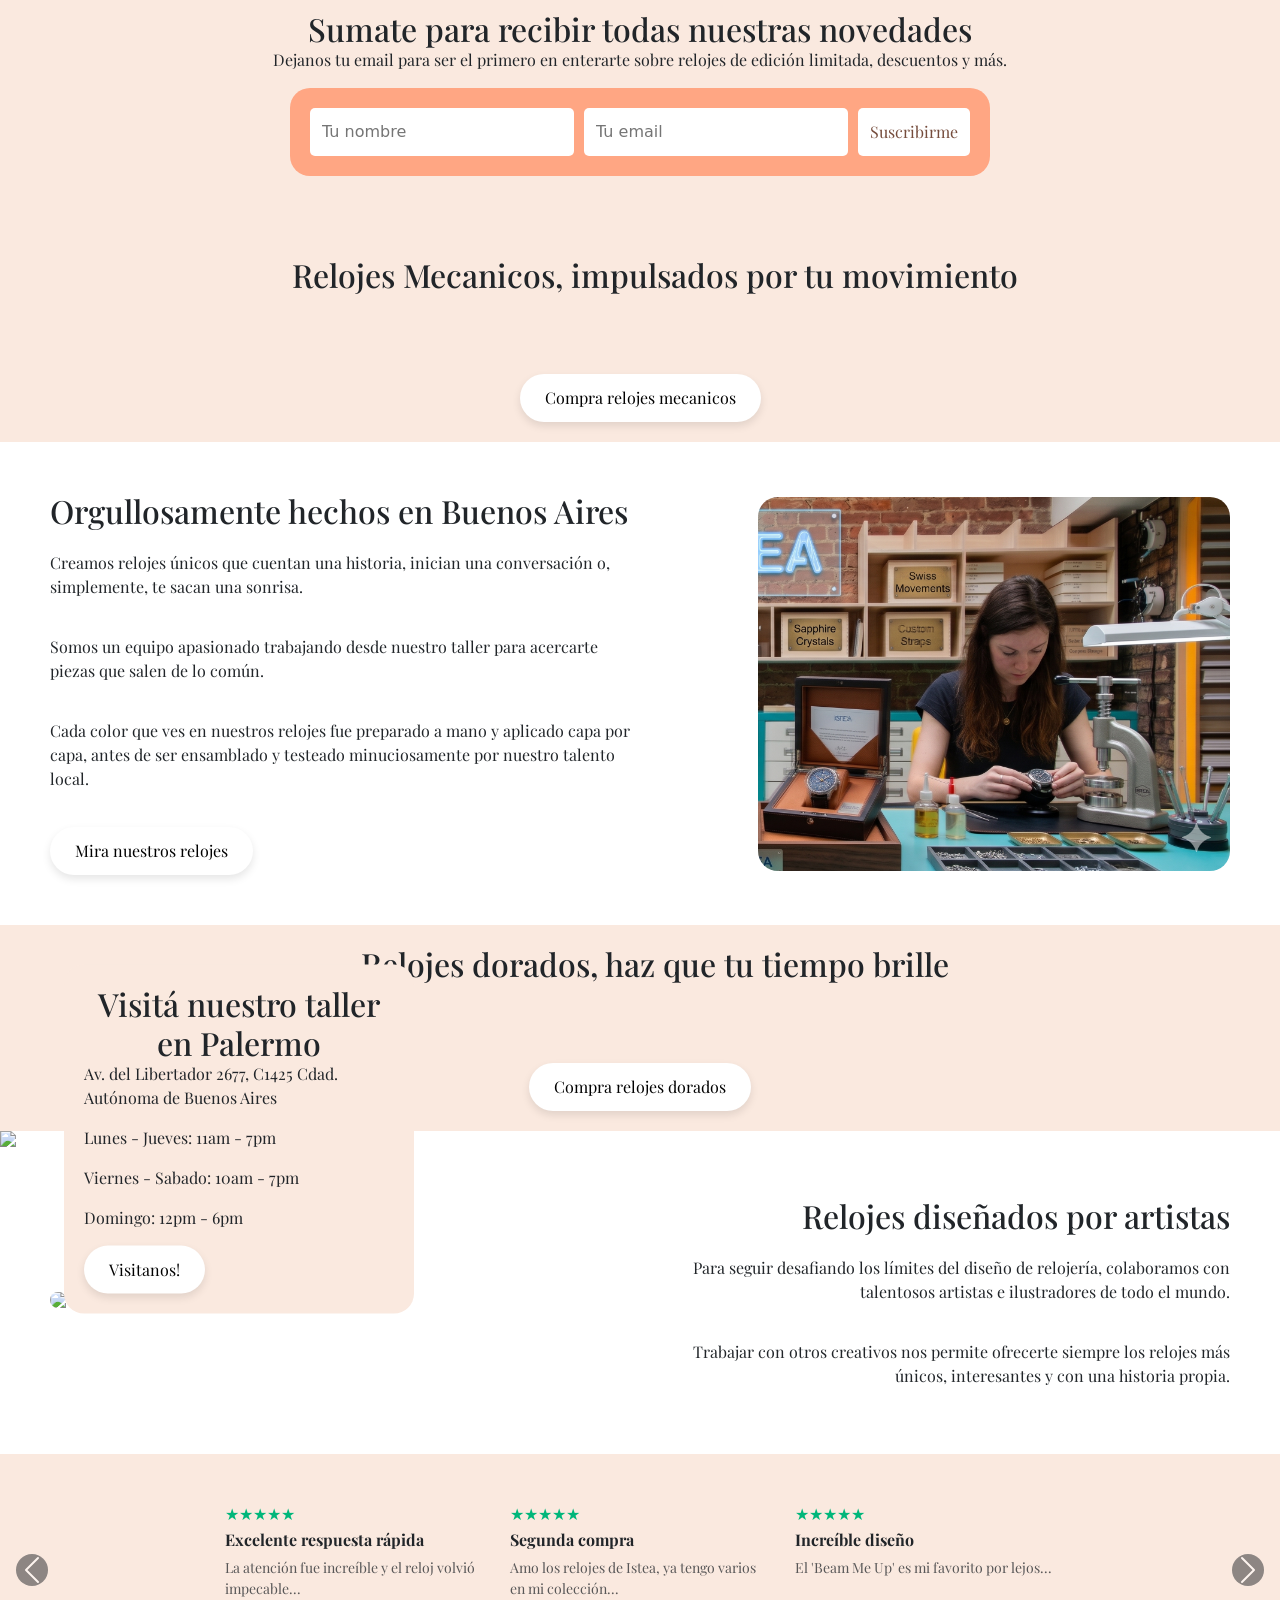
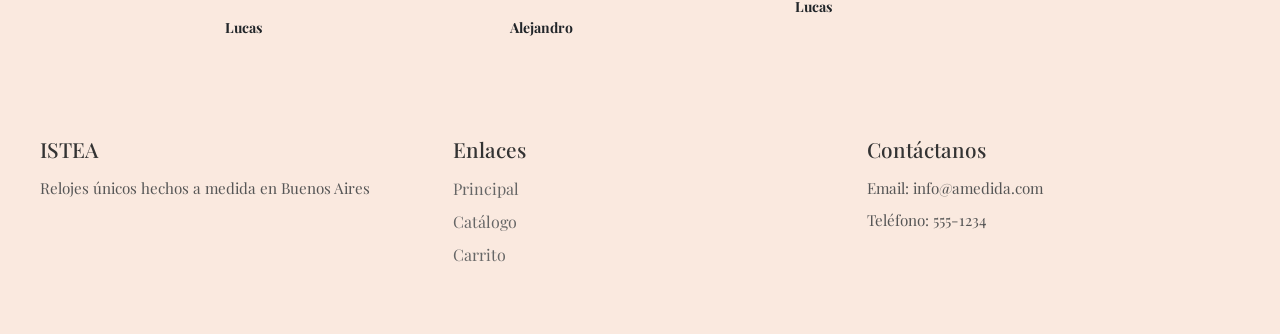
==== commit 198047c2: "Realizo varios cambios, como aplicar el estilo correcto a Mas detalles a las card en index, implemen" ====
--- a/index.html
+++ b/index.html
@@ -4,13 +4,9 @@
 <head>
     <meta charset="utf-8">
     <meta name="viewport" content="width=device-width, initial-scale=1">
-    <link rel="stylesheet" href="./css/index.css">
-    <link rel="stylesheet" href="./css/navbar.css">
-    <link rel="stylesheet" href="./css/card.css">
-    <link rel="stylesheet" href="./css/main.css">
-    <link rel="stylesheet" href="./css/footer.css">
     <link href="https://cdn.jsdelivr.net/npm/bootstrap@5.3.8/dist/css/bootstrap.min.css" rel="stylesheet"
         integrity="sha384-sRIl4kxILFvY47J16cr9ZwB07vP4J8+LH7qKQnuqkuIAvNWLzeN8tE5YBujZqJLB" crossorigin="anonymous">
+        <link rel="stylesheet" href="./css/styles.css">
     <link href="https://fonts.googleapis.com/css2?family=Playfair+Display:wght@400;600&display=swap" rel="stylesheet">
     <link rel="stylesheet" href="https://cdn.jsdelivr.net/npm/bootstrap-icons@1.13.1/font/bootstrap-icons.min.css">
 </head>
@@ -200,10 +196,23 @@
                 <span class="carousel-control-next-icon bg-dark rounded-circle" aria-hidden="true"></span>
             </button>
             </div>
+            <div class="modal fade" id="productModal" tabindex="-1" aria-labelledby="productModalLabel" aria-hidden="true">
+            ...
+        </div>
     </main>
     <footer>
     <div id="footer-container"></div>
     </footer>
+    <div class="toast-container position-fixed top-0 end-0 p-3">
+      <div id="cartToast" class="toast text-bg-dark border-0">
+        <div class="d-flex">
+          <div class="toast-body">
+            Producto agregado al carrito
+          </div>
+          <button type="button" class="btn-close btn-close-white me-2 m-auto" data-bs-dismiss="toast"></button>
+        </div>
+      </div>
+    </div>
     <script src="https://cdn.jsdelivr.net/npm/bootstrap@5.3.8/dist/js/bootstrap.bundle.min.js"
         integrity="sha384-FKyoEForCGlyvwx9Hj09JcYn3nv7wiPVlz7YYwJrWVcXK/BmnVDxM+D2scQbITxI"
         crossorigin="anonymous"></script>
--- a/css/styles.css
+++ b/css/styles.css
@@ -0,0 +1,6 @@
+@import './index.css';
+@import './card.css';
+@import './catalogo.css';
+@import './contact.css';
+@import './footer.css';
+@import './navbar.css';
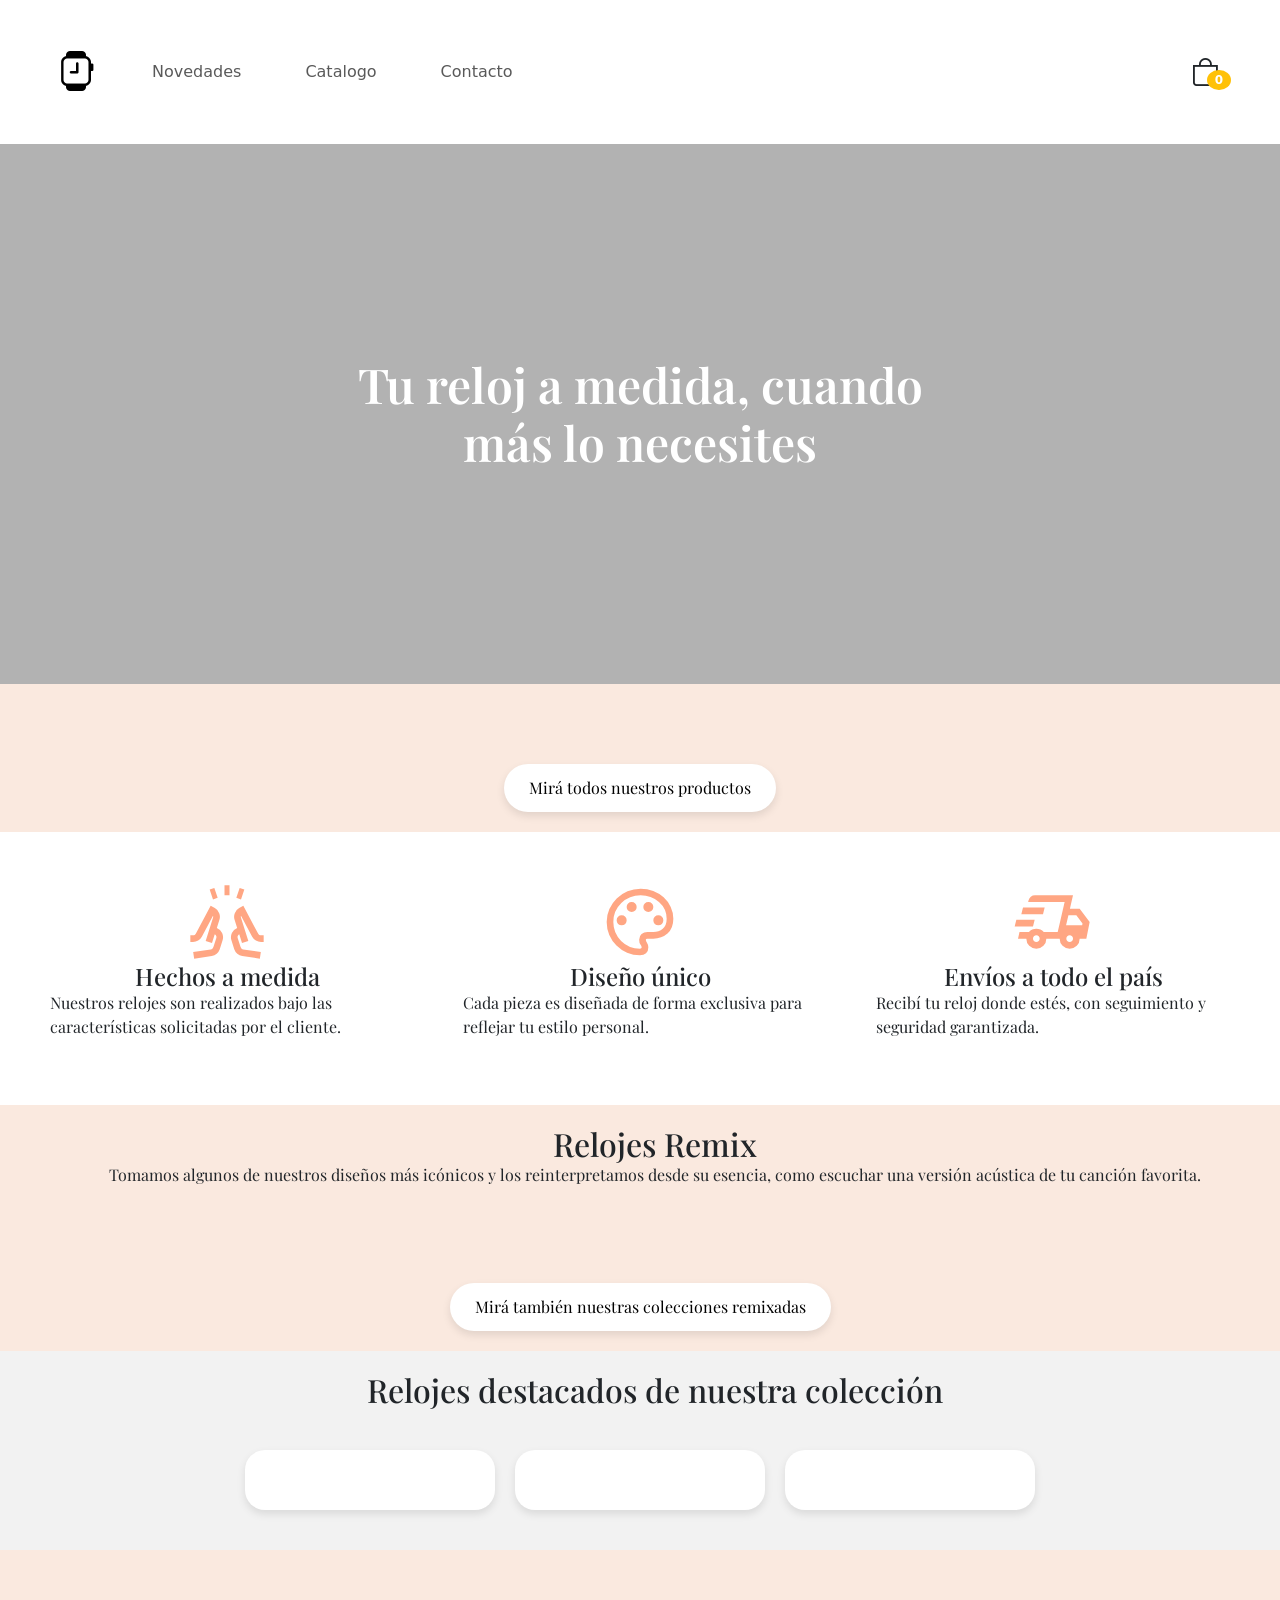
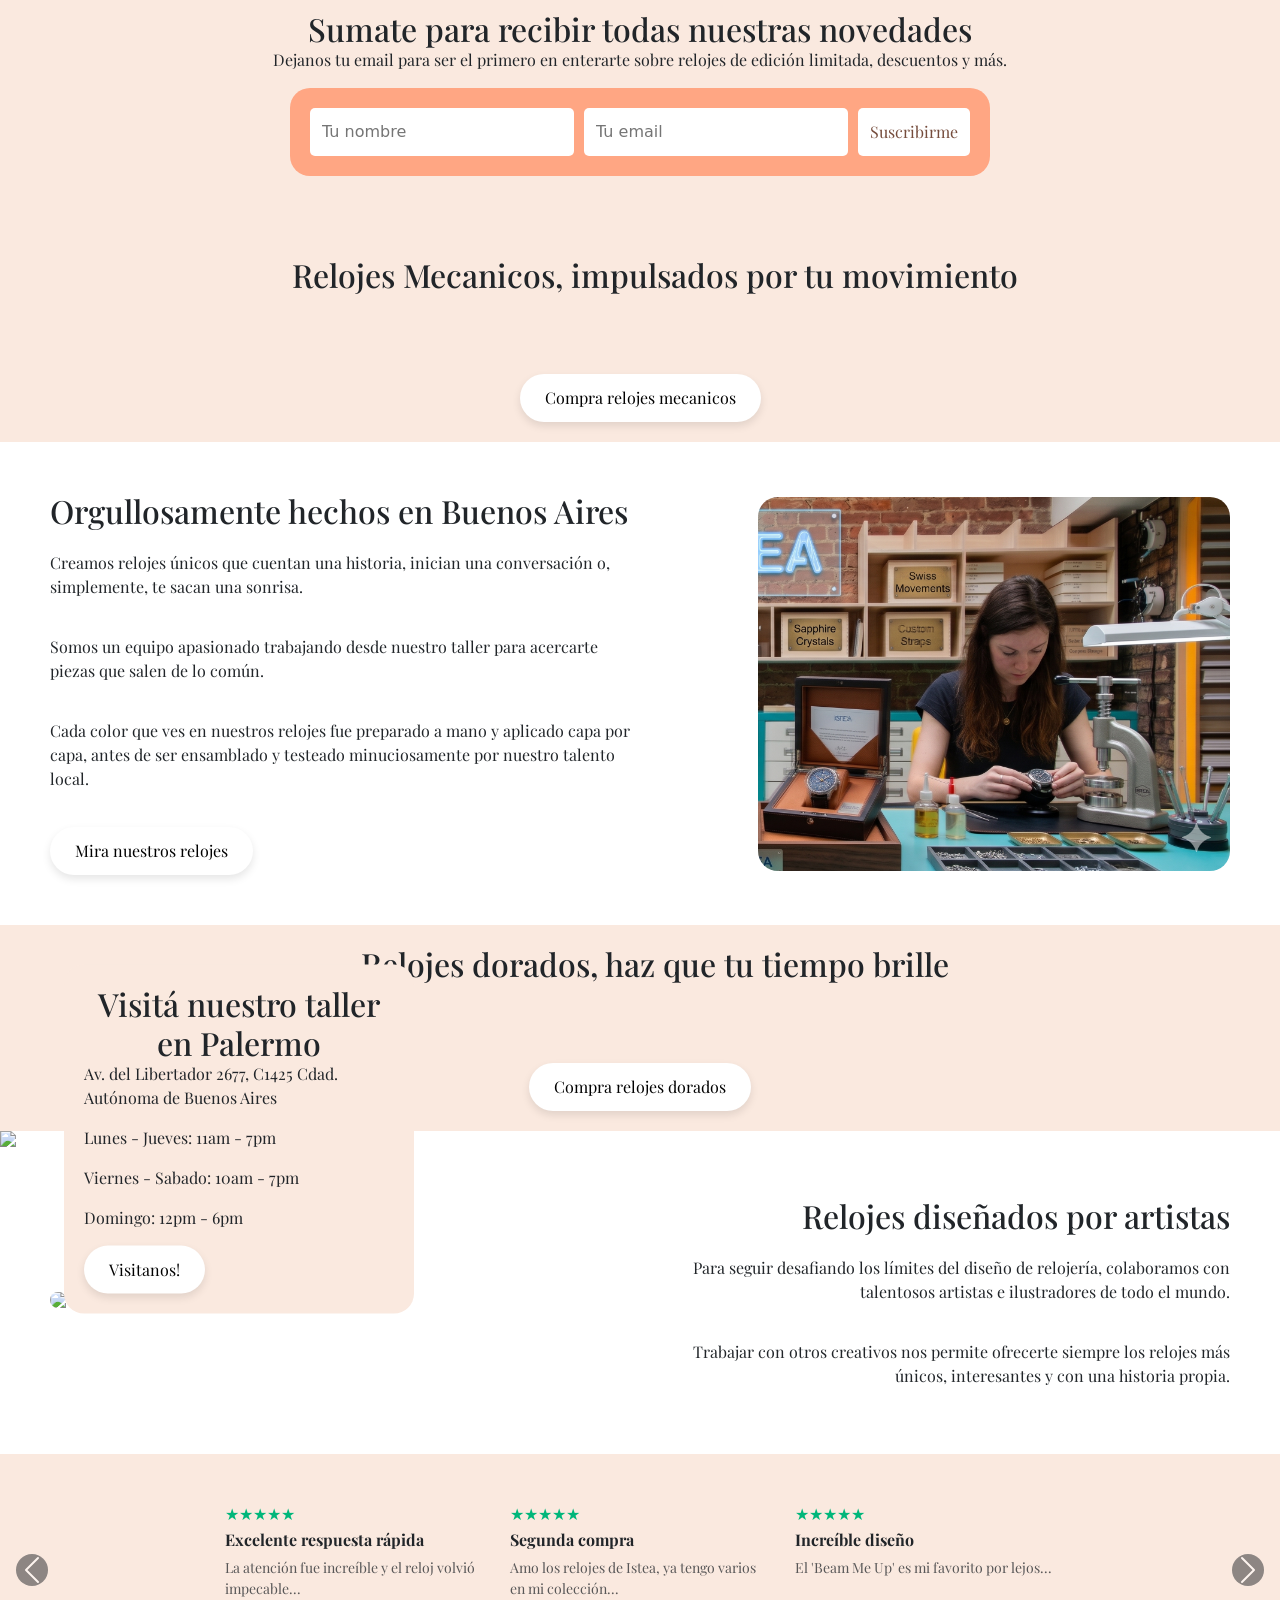
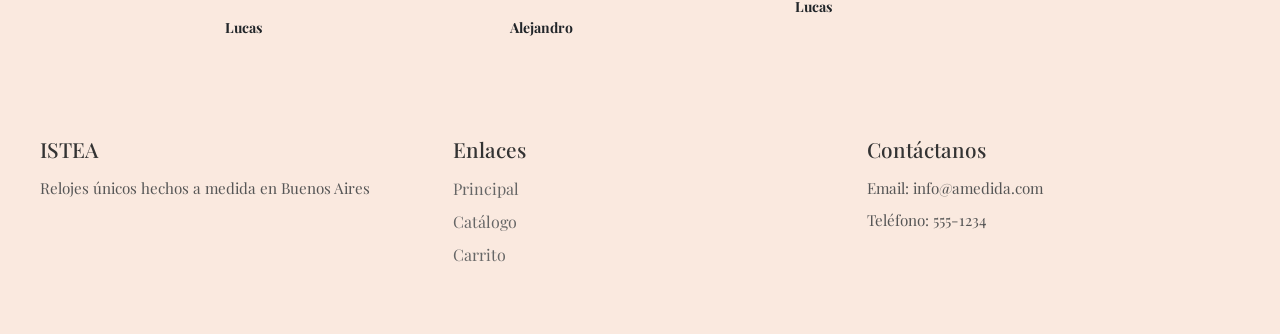
==== commit 90d7a518: "Fix página de contactos. Se agrega un title al index.html" ====
--- a/index.html
+++ b/index.html
@@ -9,6 +9,7 @@
         <link rel="stylesheet" href="./css/styles.css">
     <link href="https://fonts.googleapis.com/css2?family=Playfair+Display:wght@400;600&display=swap" rel="stylesheet">
     <link rel="stylesheet" href="https://cdn.jsdelivr.net/npm/bootstrap-icons@1.13.1/font/bootstrap-icons.min.css">
+    <title>Relojeria</title>
 </head>
 
 <body class="bg-white">
